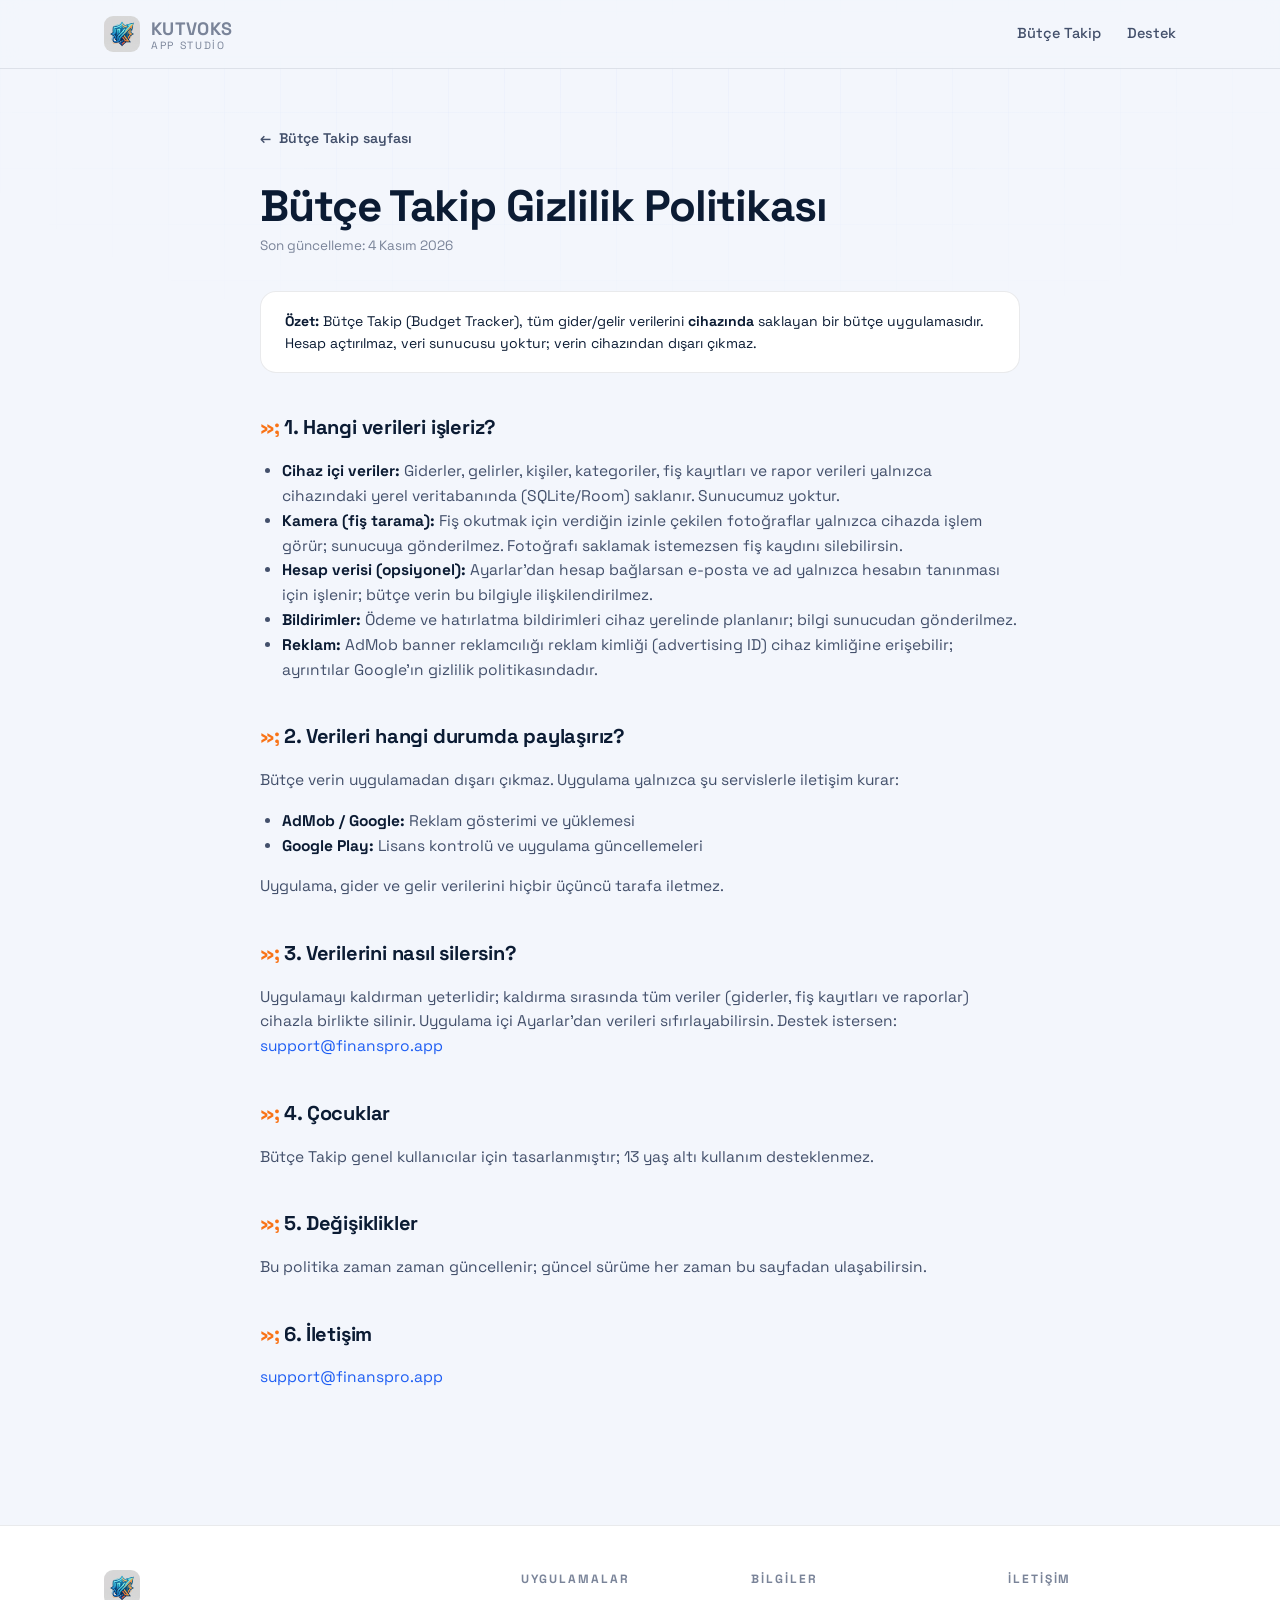
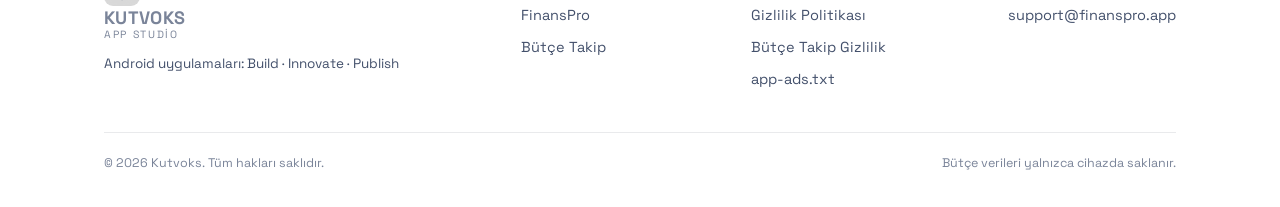
==== butce-gizlilik.html @ 8addbe33 "Kutvoks gelistirici hesabina cevrildi: FinansPro + Butce Takip" ====
<!DOCTYPE html>
<html lang="tr">
<head>
    <meta charset="UTF-8">
    <meta name="viewport" content="width=device-width, initial-scale=1.0">
    <title>Bütçe Takip Gizlilik Politikası | Kutvoks</title>
    <meta name="description" content="Bütçe Takip gizlilik politikası: gider ve gelir verileri cihazda saklanır, sunucu hesabı yoktur, reklam kimliği AdMob tarafından işlenir.">
    <link rel="icon" type="image/png" href="images/kutvoks/kutvoks-icon.png">
    <link rel="stylesheet" href="styles.css">
    <link href="https://fonts.googleapis.com/css2?family=Space+Grotesk:wght@400;500;600;700&display=swap" rel="stylesheet">
</head>
<body>

<header class="site-header">
    <div class="wrap">
        <a class="brand" href="index.html">
            <img src="images/kutvoks/kutvoks-icon.png" alt="Kutvoks logosu">
            <span><b>Kutvoks</b><span>app studio</span></span>
        </a>
        <nav class="nav-links">
            <a href="butce-takip.html">Bütçe Takip</a>
            <a href="mailto:support@finanspro.app">Destek</a>
        </nav>
    </div>
</header>

<main>
    <article class="prose wrap">
        <a class="back-link" href="butce-takip.html">Bütçe Takip sayfası</a>
        <h1>Bütçe Takip Gizlilik Politikası</h1>
        <p class="meta">Son güncelleme: 4 Kasım 2026</p>

        <div class="toc">
            <b>Özet:</b> Bütçe Takip (Budget Tracker), tüm gider/gelir verilerini <strong>cihazında</strong> saklayan bir bütçe uygulamasıdır. Hesap açtırılmaz, veri sunucusu yoktur; verin cihazından dışarı çıkmaz.
        </div>

        <h2>1. Hangi verileri işleriz?</h2>
        <ul>
            <li><strong>Cihaz içi veriler:</strong> Giderler, gelirler, kişiler, kategoriler, fiş kayıtları ve rapor verileri yalnızca cihazındaki yerel veritabanında (SQLite/Room) saklanır. Sunucumuz yoktur.</li>
            <li><strong>Kamera (fiş tarama):</strong> Fiş okutmak için verdiğin izinle çekilen fotoğraflar yalnızca cihazda işlem görür; sunucuya gönderilmez. Fotoğrafı saklamak istemezsen fiş kaydını silebilirsin.</li>
            <li><strong>Hesap verisi (opsiyonel):</strong> Ayarlar'dan hesap bağlarsan e-posta ve ad yalnızca hesabın tanınması için işlenir; bütçe verin bu bilgiyle ilişkilendirilmez.</li>
            <li><strong>Bildirimler:</strong> Ödeme ve hatırlatma bildirimleri cihaz yerelinde planlanır; bilgi sunucudan gönderilmez.</li>
            <li><strong>Reklam:</strong> AdMob banner reklamcılığı reklam kimliği (advertising ID) cihaz kimliğine erişebilir; ayrıntılar Google'ın gizlilik politikasındadır.</li>
        </ul>

        <h2>2. Verileri hangi durumda paylaşırız?</h2>
        <p>Bütçe verin uygulamadan dışarı çıkmaz. Uygulama yalnızca şu servislerle iletişim kurar:</p>
        <ul>
            <li><strong>AdMob / Google:</strong> Reklam gösterimi ve yüklemesi</li>
            <li><strong>Google Play:</strong> Lisans kontrolü ve uygulama güncellemeleri</li>
        </ul>
        <p>Uygulama, gider ve gelir verilerini hiçbir üçüncü tarafa iletmez.</p>

        <h2>3. Verilerini nasıl silersin?</h2>
        <p>Uygulamayı kaldırman yeterlidir; kaldırma sırasında tüm veriler (giderler, fiş kayıtları ve raporlar) cihazla birlikte silinir. Uygulama içi Ayarlar'dan verileri sıfırlayabilirsin. Destek istersen: <a href="mailto:support@finanspro.app">support@finanspro.app</a></p>

        <h2>4. Çocuklar</h2>
        <p>Bütçe Takip genel kullanıcılar için tasarlanmıştır; 13 yaş altı kullanım desteklenmez.</p>

        <h2>5. Değişiklikler</h2>
        <p>Bu politika zaman zaman güncellenir; güncel sürüme her zaman bu sayfadan ulaşabilirsin.</p>

        <h2>6. İletişim</h2>
        <p><a href="mailto:support@finanspro.app">support@finanspro.app</a></p>
    </article>
</main>

<footer class="site-footer">
    <div class="wrap">
        <div class="footer-grid">
            <div class="footer-col footer-brand">
                <a class="brand" href="index.html">
                    <img src="images/kutvoks/kutvoks-icon.png" alt="Kutvoks logosu">
                    <span><b>Kutvoks</b><span>app studio</span></span>
                </a>
                <p>Android uygulamaları: Build · Innovate · Publish</p>
            </div>
            <div class="footer-col">
                <h4>Uygulamalar</h4>
                <a href="https://play.google.com/store/apps/details?id=com.finanspro" target="_blank">FinansPro</a>
                <a href="https://play.google.com/store/apps/details?id=com.butceapp" target="_blank">Bütçe Takip</a>
            </div>
            <div class="footer-col">
                <h4>Bilgiler</h4>
                <a href="gizlilik.html">Gizlilik Politikası</a>
                <a href="butce-gizlilik.html">Bütçe Takip Gizlilik</a>
                <a href="app-ads.txt">app-ads.txt</a>
            </div>
            <div class="footer-col">
                <h4>İletişim</h4>
                <a href="mailto:support@finanspro.app">support@finanspro.app</a>
            </div>
        </div>
        <div class="footer-bottom">
            <span>© 2026 Kutvoks. Tüm hakları saklıdır.</span>
            <span>Bütçe verileri yalnızca cihazda saklanır.</span>
        </div>
    </div>
</footer>

</body>
</html>
---- styles.css ----
/* ============================================================
   KUTVOKS — Developer Account Site
   Brand: deep navy ink / vivid blue primary / single orange pop
   Type: Space Grotesk · Radius family: 16px cards, pill buttons
   ============================================================ */

:root {
  --ink: #0b1b33;
  --ink-soft: #43506b;
  --ink-faint: #7a8499;
  --bg: #f3f6fc;
  --surface: #ffffff;
  --surface-blue: #eef3fd;
  --line: rgba(11, 27, 51, 0.09);
  --blue: #1e5ef3;
  --blue-deep: #0a3d91;
  --blue-ink: #123a8c;
  --orange: #f97316;
  --orange-soft: #fff1e6;
  --green: #10b981;
  --green-soft: #e7f7f0;
  --radius: 16px;
  --radius-sm: 10px;
  --shadow: 0 1px 2px rgba(11, 27, 51, 0.05), 0 10px 30px rgba(11, 27, 51, 0.07);
  --shadow-lift: 0 2px 4px rgba(11, 27, 51, 0.06), 0 18px 44px rgba(11, 27, 51, 0.12);
  --wrap: 1120px;
}

* { box-sizing: border-box; }

html { scroll-behavior: smooth; }

body {
  margin: 0;
  font-family: "Space Grotesk", "Segoe UI", system-ui, -apple-system, sans-serif;
  background: var(--bg);
  color: var(--ink);
  line-height: 1.6;
  -webkit-font-smoothing: antialiased;
  text-rendering: optimizeLegibility;
}

body::before {
  /* faint grid texture, fixed so it never repaints on scroll */
  content: "";
  position: fixed;
  inset: 0;
  pointer-events: none;
  z-index: 0;
  background-image:
    linear-gradient(rgba(30, 94, 243, 0.035) 1px, transparent 1px),
    linear-gradient(90deg, rgba(30, 94, 243, 0.035) 1px, transparent 1px);
  background-size: 56px 56px;
  mask-image: radial-gradient(ellipse 90% 60% at 50% 0%, #000 0%, transparent 70%);
  -webkit-mask-image: radial-gradient(ellipse 90% 60% at 50% 0%, #000 0%, transparent 70%);
}

main, header, footer { position: relative; z-index: 1; }

a { color: var(--blue); text-decoration: none; }
a:hover { text-decoration: underline; text-underline-offset: 3px; }

img { max-width: 100%; display: block; }

.wrap {
  max-width: var(--wrap);
  margin: 0 auto;
  padding: 0 24px;
}

/* ---------- Buttons (pill family) ---------- */
.btn {
  display: inline-flex;
  align-items: center;
  gap: 10px;
  padding: 13px 26px;
  border-radius: 999px;
  font-weight: 600;
  font-size: 15px;
  line-height: 1.2;
  white-space: nowrap;
  transition: transform 0.2s cubic-bezier(0.16, 1, 0.3, 1),
              box-shadow 0.2s cubic-bezier(0.16, 1, 0.3, 1),
              background 0.2s;
  text-decoration: none !important;
}
.btn:active { transform: scale(0.97) translateY(1px); }

.btn-primary {
  background: var(--blue);
  color: #fff;
  box-shadow: 0 8px 20px rgba(30, 94, 243, 0.28);
}
.btn-primary:hover { background: var(--blue-deep); box-shadow: 0 10px 26px rgba(10, 61, 145, 0.32); }

.btn-accent {
  background: var(--orange);
  color: #fff;
  box-shadow: 0 8px 20px rgba(249, 115, 22, 0.26);
}
.btn-accent:hover { background: #ea6a0c; }

.btn-ghost {
  background: var(--surface);
  color: var(--ink);
  border: 1.5px solid var(--line);
}
.btn-ghost:hover { border-color: rgba(11, 27, 51, 0.22); }

.btn-sm { padding: 9px 18px; font-size: 13.5px; }

.btn svg { flex: none; }
.btn-simple { display: inline-flex; align-items: center; gap: 6px; font-weight: 600; font-size: 14px; }
.btn-simple::after { content: "→"; transition: transform 0.2s; }
.btn-simple:hover::after { transform: translateX(3px); }

/* ---------- Header ---------- */
.site-header {
  position: sticky;
  top: 0;
  z-index: 50;
  background: rgba(243, 246, 252, 0.85);
  backdrop-filter: blur(12px);
  -webkit-backdrop-filter: blur(12px);
  border-bottom: 1px solid var(--line);
}
.site-header .wrap {
  display: flex;
  align-items: center;
  justify-content: space-between;
  gap: 16px;
  height: 68px;
}
.brand {
  display: inline-flex;
  align-items: center;
  gap: 11px;
  text-decoration: none !important;
  color: var(--ink);
}
.brand img { width: 36px; height: 36px; border-radius: 9px; }
.brand b { font-size: 18px; letter-spacing: 0.02em; }
.brand span {
  font-size: 10.5px;
  letter-spacing: 0.16em;
  text-transform: uppercase;
  color: var(--ink-faint);
  display: block;
  line-height: 1;
  margin-top: 3px;
}
.nav-links { display: flex; align-items: center; gap: 26px; }
.nav-links a {
  color: var(--ink-soft);
  font-weight: 500;
  font-size: 14.5px;
  text-decoration: none !important;
}
.nav-links a:hover { color: var(--ink); }

/* ---------- Hero ---------- */
.hero { padding: 72px 0 48px; }
.hero-grid {
  display: grid;
  grid-template-columns: 1.05fr 0.95fr;
  gap: 56px;
  align-items: center;
}
.eyebrow {
  display: inline-flex;
  align-items: center;
  gap: 8px;
  font-size: 11.5px;
  font-weight: 600;
  letter-spacing: 0.18em;
  text-transform: uppercase;
  color: var(--blue);
  background: var(--surface-blue);
  border: 1px solid rgba(30, 94, 243, 0.16);
  border-radius: 999px;
  padding: 7px 16px;
  margin: 0 0 22px;
}
.eyebrow .dot {
  width: 7px; height: 7px; border-radius: 50%;
  background: var(--green);
  animation: pulse 2.4s ease-in-out infinite;
}
@keyframes pulse { 0%, 100% { opacity: 1; } 50% { opacity: 0.35; } }

.hero h1 {
  font-size: clamp(40px, 5vw, 62px);
  font-weight: 700;
  line-height: 1.02;
  letter-spacing: -0.03em;
  margin: 0 0 18px;
}
.hero h1 em {
  font-style: normal;
  color: var(--blue);
}
.hero .lead {
  font-size: 17.5px;
  color: var(--ink-soft);
  max-width: 46ch;
  margin: 0 0 30px;
}
.hero-actions { display: flex; flex-wrap: wrap; gap: 14px; }
.hero-en { margin-top: 18px; font-size: 12px; letter-spacing: 0.14em; text-transform: uppercase; color: var(--ink-faint); }
.hero-en b { color: var(--orange); font-weight: 600; }

/* Hero visual — brand tile + featured chips */
.hero-visual { display: grid; gap: 18px; }
.brand-tile {
  border-radius: 22px;
  background: linear-gradient(135deg, #0a3d91 0%, #1e5ef3 58%, #2f86ff 100%);
  padding: 30px;
  display: flex;
  align-items: center;
  gap: 24px;
  box-shadow: var(--shadow-lift);
  position: relative;
  overflow: hidden;
}
.brand-tile::after {
  content: "";
  position: absolute;
  right: -60px; top: -60px;
  width: 220px; height: 220px;
  border-radius: 50%;
  background: radial-gradient(circle, rgba(249, 115, 22, 0.5) 0%, transparent 65%);
}
.brand-tile img {
  width: 108px; height: 108px;
  border-radius: 24px;
  box-shadow: 0 12px 28px rgba(2, 16, 45, 0.4);
  background: #fff;
  animation: floaty 5s ease-in-out infinite;
}
@keyframes floaty { 0%, 100% { transform: translateY(0); } 50% { transform: translateY(-8px); } }
.brand-tile p {
  color: #dbe6ff;
  font-size: 14.5px;
  margin: 0;
  max-width: 24ch;
  position: relative;
}
.brand-tile strong { color: #fff; display: block; font-size: 17px; margin-bottom: 4px; }

.chip {
  display: flex;
  align-items: center;
  gap: 14px;
  background: var(--surface);
  border: 1px solid var(--line);
  border-radius: var(--radius);
  padding: 14px 18px;
  text-decoration: none !important;
  color: var(--ink);
  box-shadow: var(--shadow);
  transition: transform 0.25s cubic-bezier(0.16, 1, 0.3, 1), box-shadow 0.25s;
}
.chip:hover { transform: translateY(-3px); box-shadow: var(--shadow-lift); }
.chip img { width: 42px; height: 42px; border-radius: 10px; background: var(--surface-blue); }
.chip .chip-name { font-weight: 600; font-size: 15px; }
.chip .chip-tag { font-size: 12.5px; color: var(--ink-faint); line-height: 1.35; }
.chip .go { margin-left: auto; color: var(--blue); font-weight: 700; }

/* ---------- Banner section ---------- */
.banner-section { padding: 26px 0 10px; }
.banner-frame {
  border-radius: 22px;
  overflow: hidden;
  border: 1px solid var(--line);
  box-shadow: var(--shadow);
  background: var(--surface);
}
.banner-frame img { width: 100%; height: auto; }
.banner-caption {
  display: flex;
  justify-content: space-between;
  gap: 12px;
  padding: 14px 6px 0;
  font-size: 12.5px;
  color: var(--ink-faint);
}
.banner-caption b { color: var(--ink); }

/* ---------- Section basics ---------- */
.section { padding: 64px 0; }
.section-head { max-width: 62ch; margin-bottom: 44px; }
.section-head h2 {
  font-size: clamp(30px, 4vw, 42px);
  letter-spacing: -0.02em;
  line-height: 1.1;
  margin: 0 0 12px;
}
.section-head p { color: var(--ink-soft); margin: 0; font-size: 16px; }
.section-head .kick { color: var(--orange); font-weight: 600; font-size: 13px; letter-spacing: 0.16em; text-transform: uppercase; display: block; margin-bottom: 10px; }

/* ---------- App cards ---------- */
.apps-grid { display: grid; grid-template-columns: 1fr 1fr; gap: 26px; }
.app-card {
  background: var(--surface);
  border: 1px solid var(--line);
  border-radius: 22px;
  padding: 30px;
  display: flex;
  flex-direction: column;
  gap: 20px;
  box-shadow: var(--shadow);
  transition: transform 0.25s cubic-bezier(0.16, 1, 0.3, 1), box-shadow 0.25s;
}
.app-card:hover { transform: translateY(-4px); box-shadow: var(--shadow-lift); }
.app-head { display: flex; align-items: center; gap: 18px; }
.app-head img { width: 76px; height: 76px; border-radius: 18px; background: var(--surface-blue); box-shadow: 0 6px 16px rgba(11, 27, 51, 0.12); }
.app-head .name { font-size: 22px; font-weight: 700; letter-spacing: -0.01em; margin: 0; }
.app-head .tagline { color: var(--ink-soft); font-size: 14px; margin: 2px 0 0; }
.app-desc { color: var(--ink-soft); font-size: 15px; margin: 0; }
.app-features { list-style: none; margin: 0; padding: 0; display: grid; gap: 9px; }
.app-features li { display: flex; gap: 10px; font-size: 14.5px; color: var(--ink-soft); align-items: baseline; }
.app-features li::before { content: "▪"; color: var(--blue); font-size: 11px; flex: none; }
.mail-app-card li::before { content: "▪"; color: var(--orange); }
.app-actions { margin-top: auto; display: flex; flex-wrap: wrap; gap: 12px; align-items: center; }
.app-note { font-size: 12px; color: var(--ink-faint); margin-top: 10px; }
.live-dot { display: inline-flex; align-items: center; gap: 7px; font-size: 12px; font-weight: 600; color: #059669; background: var(--green-soft); border-radius: 999px; padding: 5px 12px; }
.live-dot::before { content: ""; width: 7px; height: 7px; border-radius: 50%; background: var(--green); }

/* ---------- About rows ---------- */
.value-rows { border-top: 1px solid var(--line); }
.value-row {
  display: grid;
  grid-template-columns: 52px 260px 1fr;
  gap: 24px;
  align-items: baseline;
  padding: 26px 0;
  border-bottom: 1px solid var(--line);
}
.value-row .num { font-family: "Space Grotesk", monospace; font-weight: 700; color: var(--orange); font-size: 15px; }
.value-row h3 { margin: 0; font-size: 19px; letter-spacing: -0.01em; }
.value-row p { margin: 0; color: var(--ink-soft); font-size: 15px; }

/* ---------- Subapp page: app hero ---------- */
.app-hero { padding: 60px 0 10px; }
.app-hero-grid { display: grid; grid-template-columns: auto 1fr auto; gap: 28px; align-items: center; }
.app-hero-grid img { width: 110px; height: 110px; border-radius: 26px; box-shadow: var(--shadow-lift); background: var(--surface-blue); }
.app-hero h1 { font-size: clamp(34px, 4.6vw, 52px); letter-spacing: -0.025em; margin: 0 0 6px; }
.app-hero .tagline { color: var(--ink-soft); font-size: 17px; margin: 0 0 16px; max-width: 52ch; }
.app-meta { display: flex; flex-wrap: wrap; gap: 10px; margin-top: 14px; }
.meta-pill {
  font-size: 12.5px;
  color: var(--ink-soft);
  background: var(--surface);
  border: 1px solid var(--line);
  border-radius: 999px;
  padding: 6px 14px;
}
.meta-pill b { color: var(--ink); font-weight: 600; }

.back-link {
  display: inline-flex;
  align-items: center;
  gap: 8px;
  font-size: 14px;
  font-weight: 600;
  color: var(--ink-soft);
  text-decoration: none !important;
  margin-bottom: 34px;
}
.back-link:hover { color: var(--blue); }
.back-link::before { content: "←"; }

/* ---------- Feature blocks (bento-ish) ---------- */
.feature-grid { display: grid; grid-template-columns: 1fr 1fr; gap: 22px; }
.feature-block {
  background: var(--surface);
  border: 1px solid var(--line);
  border-radius: var(--radius);
  padding: 26px;
  box-shadow: var(--shadow);
}
.feature-block.tint-orange { background: linear-gradient(160deg, #fff 62%, var(--orange-soft)); }
.feature-block.tint-green { background: linear-gradient(160deg, #fff 62%, var(--green-soft)); }
.feature-block.tint-blue { background: linear-gradient(160deg, #fff 62%, var(--surface-blue)); }
.feature-block h3 { margin: 0 0 8px; font-size: 18px; letter-spacing: -0.01em; }
.feature-block p { margin: 0; color: var(--ink-soft); font-size: 14.5px; }
.feature-block .flabel { font-size: 11px; font-weight: 700; letter-spacing: 0.16em; text-transform: uppercase; color: var(--blue); display: block; margin-bottom: 12px; }
.tint-orange .flabel { color: var(--orange); }
.tint-green .flabel { color: #059669; }
.feature-block ul { list-style: none; margin: 10px 0 0; padding: 0; display: grid; gap: 8px; }
.feature-block ul li { display: flex; gap: 9px; font-size: 14px; color: var(--ink-soft); }
.feature-block ul li::before { content: "✓"; color: var(--green); font-weight: 700; flex: none; }

/* ---------- Data-safety callout ---------- */
.safety { padding: 10px 0 64px; }
.safety-box {
  display: grid;
  grid-template-columns: auto 1fr auto;
  gap: 26px;
  align-items: center;
  background: var(--ink);
  color: #e8eefc;
  border-radius: 22px;
  padding: 32px 36px;
}
.safety-box .lock {
  width: 60px; height: 60px;
  border-radius: 16px;
  background: rgba(255, 255, 255, 0.08);
  display: grid;
  place-items: center;
  font-size: 24px;
}
.safety-box h3 { margin: 0 0 6px; font-size: 20px; color: #fff; }
.safety-box p { margin: 0; font-size: 14.5px; color: #b7c4e0; max-width: 68ch; }
.safety-box p a { color: #8db4ff; }

/* ---------- Ad / transparency strip ---------- */
.ad-note { padding: 0 0 64px; }
.ad-note .strip {
  border: 1px dashed rgba(11, 27, 51, 0.2);
  border-radius: var(--radius);
  background: var(--surface);
  padding: 18px 24px;
  font-size: 13.5px;
  color: var(--ink-soft);
}
.ad-note a { font-weight: 600; }

/* ---------- Privacy / prose pages ---------- */
.prose { max-width: 760px; margin: 0 auto; padding: 56px 0 80px; }
.prose .meta { color: var(--ink-faint); font-size: 13.5px; margin: -6px 0 34px; }
.prose h1 { font-size: clamp(30px, 4.4vw, 44px); letter-spacing: -0.025em; line-height: 1.08; margin: 0 0 10px; }
.prose h2 { font-size: 20px; margin: 38px 0 10px; letter-spacing: -0.01em; }
.prose h2::before { content: "»; "; color: var(--orange); }
.prose p, .prose li { font-size: 15.5px; color: var(--ink-soft); }
.prose strong { color: var(--ink); }
.prose ul { padding-left: 22px; }
.prose .toc { background: var(--surface); border: 1px solid var(--line); border-radius: var(--radius); padding: 18px 24px; font-size: 14px; margin-bottom: 30px; }

/* ---------- Footer ---------- */
.site-footer {
  border-top: 1px solid var(--line);
  background: var(--surface);
  padding: 44px 0 34px;
  margin-top: 40px;
}
.footer-grid { display: flex; justify-content: space-between; gap: 32px; flex-wrap: wrap; }
.footer-col h4 { font-size: 12px; letter-spacing: 0.16em; text-transform: uppercase; color: var(--ink-faint); margin: 0 0 14px; }
.footer-col a { display: block; color: var(--ink-soft); font-size: 14.5px; margin-bottom: 9px; text-decoration: none !important; }
.footer-col a:hover { color: var(--blue); }
.footer-brand { max-width: 30ch; }
.footer-brand .brand { margin-bottom: 12px; }
.footer-brand p { font-size: 13.5px; color: var(--ink-soft); margin: 0; }
.footer-bottom {
  border-top: 1px solid var(--line);
  margin-top: 32px;
  padding-top: 20px;
  display: flex;
  justify-content: space-between;
  gap: 12px;
  flex-wrap: wrap;
  font-size: 12.5px;
  color: var(--ink-faint);
}

/* ---------- Responsive ---------- */
@media (max-width: 900px) {
  .hero { padding-top: 44px; }
  .hero-grid { grid-template-columns: 1fr; gap: 40px; }
  .apps-grid, .feature-grid { grid-template-columns: 1fr; }
  .app-hero-grid { grid-template-columns: auto 1fr; }
  .app-hero-grid .app-hero-actions { grid-column: 1 / -1; }
  .value-row { grid-template-columns: 40px 1fr; }
  .value-row p { grid-column: 2; }
  .safety-box { grid-template-columns: 1fr; }
}

@media (max-width: 560px) {
  .wrap { padding: 0 18px; }
  .nav-links { display: none; }
  .brand-tile { flex-direction: column; text-align: center; padding: 26px 20px; }
  .brand-tile p { max-width: 100%; }
  .hero-actions .btn { width: 100%; justify-content: center; }
  .app-card, .feature-block { padding: 22px; }
  .banner-caption { flex-direction: column; gap: 4px; }
  .value-row { grid-template-columns: 1fr; gap: 6px; }
  .value-row p { grid-column: 1; }
  .app-hero-grid { grid-template-columns: 1fr; }
}

/* ---------- Reduced motion ---------- */
@media (prefers-reduced-motion: reduce) {
  html { scroll-behavior: auto; }
  *, *::before, *::after { animation-duration: 0.01ms !important; animation-iteration-count: 1 !important; transition-duration: 0.15s !important; }
}
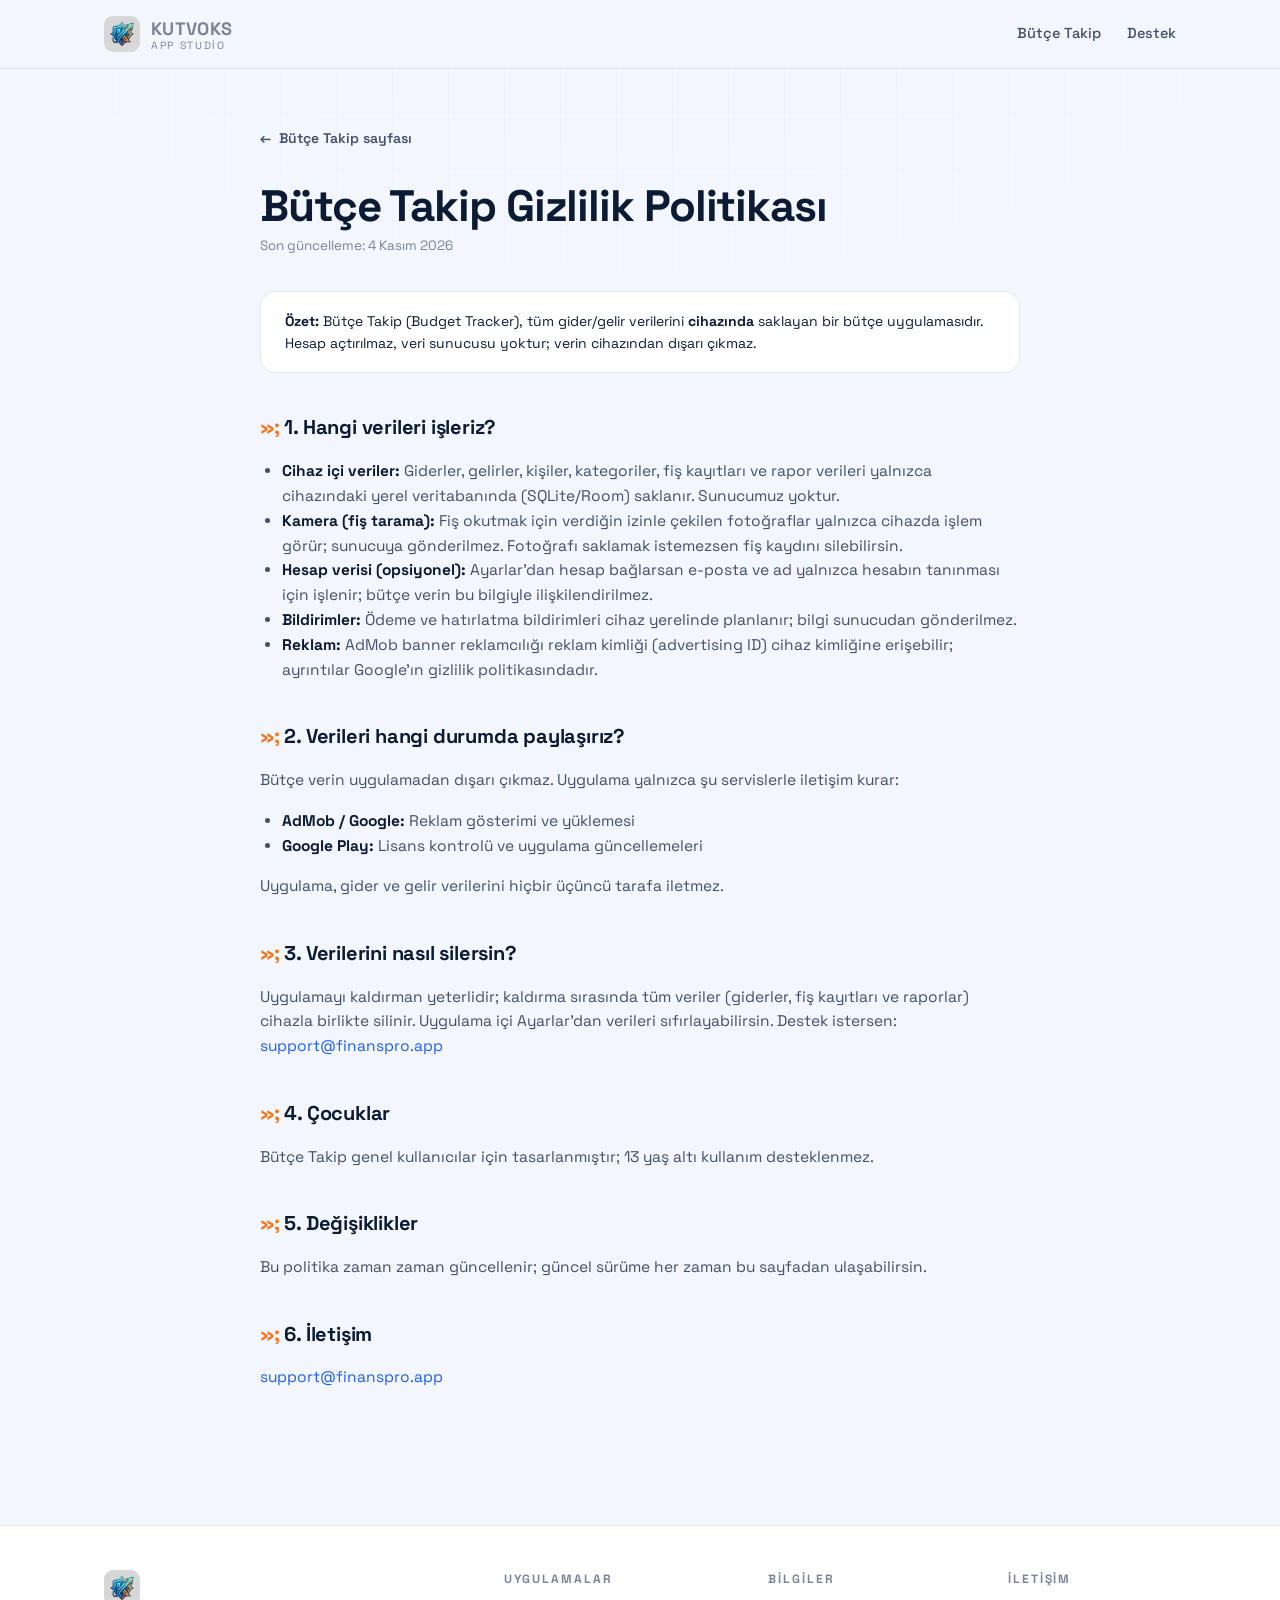
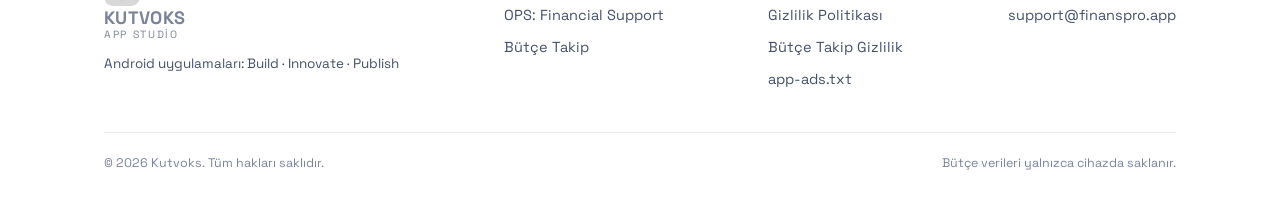
==== commit 1dc38154: "FinansPro yerine OPS: Financial Support; gercek uygulama ikonu; encoding temizligi" ====
--- a/butce-gizlilik.html
+++ b/butce-gizlilik.html
@@ -1,4 +1,4 @@
-<!DOCTYPE html>
+﻿<!DOCTYPE html>
 <html lang="tr">
 <head>
     <meta charset="UTF-8">
@@ -77,7 +77,7 @@
             </div>
             <div class="footer-col">
                 <h4>Uygulamalar</h4>
-                <a href="https://play.google.com/store/apps/details?id=com.finanspro" target="_blank">FinansPro</a>
+                <a href="https://play.google.com/store/apps/details?id=com.finanspro" target="_blank">OPS: Financial Support</a>
                 <a href="https://play.google.com/store/apps/details?id=com.butceapp" target="_blank">Bütçe Takip</a>
             </div>
             <div class="footer-col">
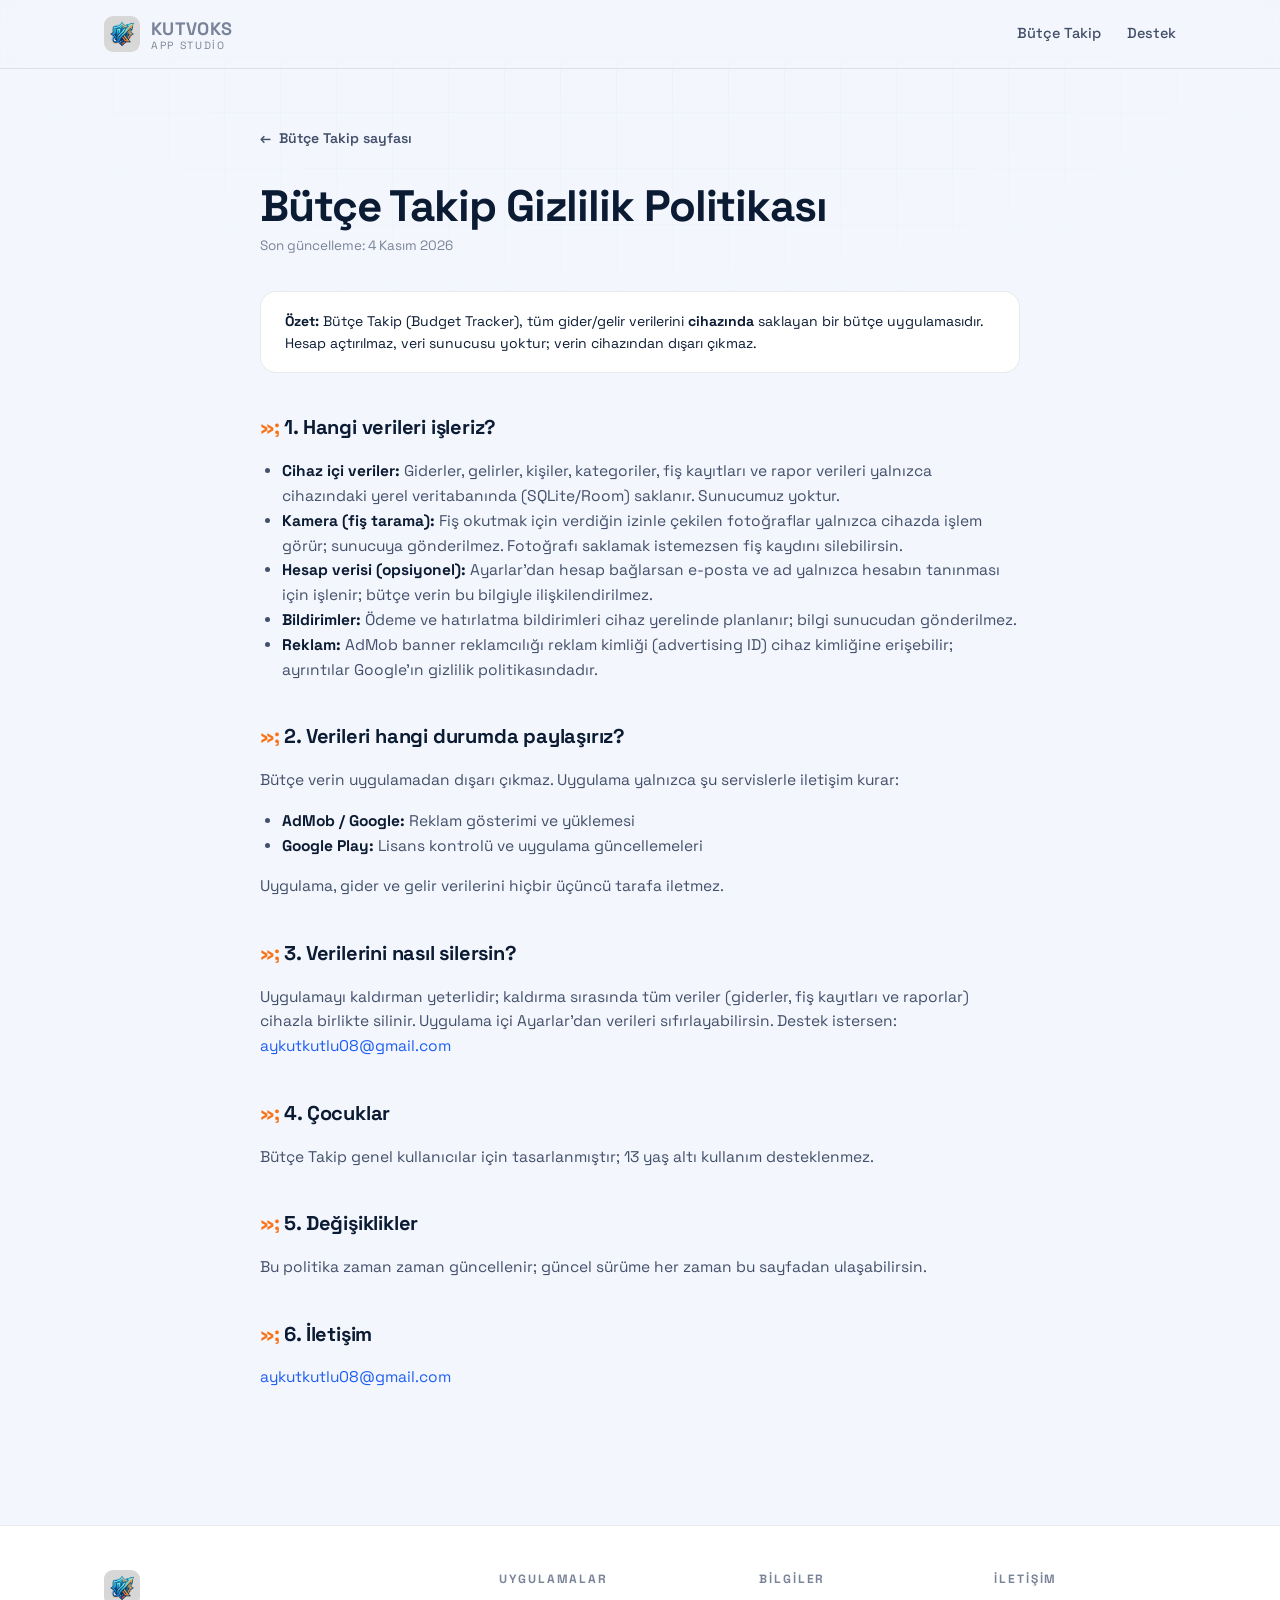
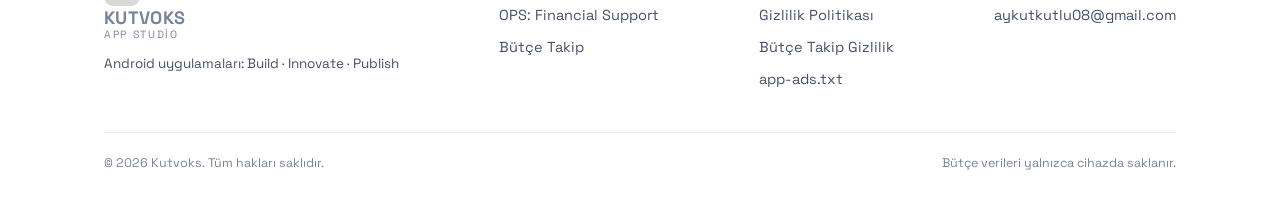
==== commit 9e2598c4: "great update will be continue" ====
--- a/butce-gizlilik.html
+++ b/butce-gizlilik.html
@@ -19,7 +19,7 @@
         </a>
         <nav class="nav-links">
             <a href="butce-takip.html">Bütçe Takip</a>
-            <a href="mailto:support@finanspro.app">Destek</a>
+            <a href="mailto:aykutkutlu08@gmail.com">Destek</a>
         </nav>
     </div>
 </header>
@@ -52,7 +52,7 @@
         <p>Uygulama, gider ve gelir verilerini hiçbir üçüncü tarafa iletmez.</p>
 
         <h2>3. Verilerini nasıl silersin?</h2>
-        <p>Uygulamayı kaldırman yeterlidir; kaldırma sırasında tüm veriler (giderler, fiş kayıtları ve raporlar) cihazla birlikte silinir. Uygulama içi Ayarlar'dan verileri sıfırlayabilirsin. Destek istersen: <a href="mailto:support@finanspro.app">support@finanspro.app</a></p>
+        <p>Uygulamayı kaldırman yeterlidir; kaldırma sırasında tüm veriler (giderler, fiş kayıtları ve raporlar) cihazla birlikte silinir. Uygulama içi Ayarlar'dan verileri sıfırlayabilirsin. Destek istersen: <a href="mailto:aykutkutlu08@gmail.com">aykutkutlu08@gmail.com</a></p>
 
         <h2>4. Çocuklar</h2>
         <p>Bütçe Takip genel kullanıcılar için tasarlanmıştır; 13 yaş altı kullanım desteklenmez.</p>
@@ -61,7 +61,7 @@
         <p>Bu politika zaman zaman güncellenir; güncel sürüme her zaman bu sayfadan ulaşabilirsin.</p>
 
         <h2>6. İletişim</h2>
-        <p><a href="mailto:support@finanspro.app">support@finanspro.app</a></p>
+        <p><a href="mailto:aykutkutlu08@gmail.com">aykutkutlu08@gmail.com</a></p>
     </article>
 </main>
 
@@ -88,7 +88,7 @@
             </div>
             <div class="footer-col">
                 <h4>İletişim</h4>
-                <a href="mailto:support@finanspro.app">support@finanspro.app</a>
+                <a href="mailto:aykutkutlu08@gmail.com">aykutkutlu08@gmail.com</a>
             </div>
         </div>
         <div class="footer-bottom">
--- a/styles.css
+++ b/styles.css
@@ -493,4 +493,532 @@
 @media (prefers-reduced-motion: reduce) {
   html { scroll-behavior: auto; }
   *, *::before, *::after { animation-duration: 0.01ms !important; animation-iteration-count: 1 !important; transition-duration: 0.15s !important; }
-}
+  .demo-reel figure { animation: none; opacity: 1; }
+  .demo-reel figure:nth-child(n+2) { opacity: 0; }
+  .phone { animation: none; }
+}
+
+/* ============================================================
+   EXPERIENCE LAYER — scroll progress · lang toggle · reveal
+   ============================================================ */
+
+/* ---------- Scroll progress bar ---------- */
+.scroll-progress {
+  position: fixed;
+  top: 0; left: 0; right: 0;
+  height: 3px;
+  z-index: 100;
+  pointer-events: none;
+}
+.scroll-progress span {
+  display: block;
+  height: 100%;
+  width: 0;
+  background: linear-gradient(90deg, var(--blue) 0%, #2f86ff 70%, var(--orange) 100%);
+  border-radius: 0 999px 999px 0;
+  transition: width 0.08s linear;
+}
+
+/* ---------- Header: language toggle + elevation on scroll ---------- */
+.lang-toggle {
+  display: inline-flex;
+  align-items: center;
+  gap: 2px;
+  background: var(--surface);
+  border: 1.5px solid var(--line);
+  border-radius: 999px;
+  padding: 3px;
+  flex: none;
+}
+.lang-opt {
+  appearance: none;
+  border: 0;
+  background: transparent;
+  font: 600 12px/1 "Space Grotesk", sans-serif;
+  letter-spacing: 0.08em;
+  color: var(--ink-faint);
+  padding: 7px 12px;
+  border-radius: 999px;
+  cursor: pointer;
+  transition: color 0.2s, background 0.2s, transform 0.2s;
+}
+.lang-opt:hover { color: var(--ink); }
+.lang-opt:active { transform: scale(0.94); }
+.lang-opt.active {
+  background: var(--blue);
+  color: #fff;
+  box-shadow: 0 4px 12px rgba(30, 94, 243, 0.3);
+}
+.lang-opt:focus-visible {
+  outline: 2px solid var(--blue);
+  outline-offset: 2px;
+}
+.lang-sep {
+  width: 1px;
+  height: 14px;
+  background: var(--line);
+  margin: 0 5px;
+}
+.site-header.scrolled {
+  background: rgba(243, 246, 252, 0.94);
+  box-shadow: 0 1px 0 rgba(11, 27, 51, 0.04), 0 12px 32px rgba(11, 27, 51, 0.08);
+}
+
+/* ---------- Reveal on scroll ---------- */
+[data-reveal] {
+  opacity: 0;
+  transform: translateY(26px);
+  transition: opacity 0.7s cubic-bezier(0.16, 1, 0.3, 1),
+              transform 0.7s cubic-bezier(0.16, 1, 0.3, 1);
+  transition-delay: var(--rd, 0ms);
+  will-change: opacity, transform;
+}
+[data-reveal].in {
+  opacity: 1;
+  transform: none;
+}
+
+/* ---------- Marquee strip ---------- */
+.marquee {
+  overflow: hidden;
+  border-top: 1px solid var(--line);
+  border-bottom: 1px solid var(--line);
+  padding: 16px 0;
+  margin-top: 26px;
+  background: var(--surface);
+  user-select: none;
+}
+.marquee-track {
+  display: flex;
+  align-items: center;
+  gap: 44px;
+  width: max-content;
+  animation: marquee-x 30s linear infinite;
+}
+.marquee-track span {
+  font-size: 13px;
+  font-weight: 600;
+  letter-spacing: 0.3em;
+  text-transform: uppercase;
+  color: var(--ink-faint);
+  white-space: nowrap;
+}
+.marquee-track i {
+  width: 6px; height: 6px;
+  border-radius: 50%;
+  background: var(--orange);
+  flex: none;
+}
+.marquee:hover .marquee-track { animation-play-state: paused; }
+@keyframes marquee-x {
+  from { transform: translateX(0); }
+  to { transform: translateX(-50%); }
+}
+
+/* ---------- Contact CTA box ---------- */
+.contact-section { padding-bottom: 24px; }
+.contact-box {
+  display: flex;
+  align-items: center;
+  gap: 28px;
+  background: linear-gradient(135deg, #0a3d91 0%, #1e5ef3 62%, #2f86ff 100%);
+  border-radius: 24px;
+  padding: 38px 42px;
+  box-shadow: var(--shadow-lift);
+  position: relative;
+  overflow: hidden;
+}
+.contact-box::after {
+  content: "";
+  position: absolute;
+  right: -70px; bottom: -90px;
+  width: 260px; height: 260px;
+  border-radius: 50%;
+  background: radial-gradient(circle, rgba(249, 115, 22, 0.45) 0%, transparent 65%);
+  pointer-events: none;
+}
+.contact-icon {
+  width: 62px; height: 62px;
+  flex: none;
+  border-radius: 18px;
+  background: rgba(255, 255, 255, 0.12);
+  display: grid;
+  place-items: center;
+  font-size: 24px;
+  color: #fff;
+}
+.contact-box div:not(.contact-icon) {
+  display: flex;
+  flex-direction: column;
+  gap: 4px;
+  min-width: 0;
+}
+.contact-box h3 {
+  margin: 0;
+  color: #fff;
+  font-size: 22px;
+  letter-spacing: -0.01em;
+}
+.contact-box p {
+  margin: 0;
+  color: #c7d6f8;
+  font-size: 14.5px;
+  max-width: 48ch;
+}
+.contact-box .btn {
+  margin-left: auto;
+  background: #fff;
+  color: var(--blue-deep);
+  box-shadow: 0 10px 26px rgba(2, 16, 45, 0.28);
+  position: relative;
+  z-index: 1;
+  font-size: 14px;
+}
+.contact-box .btn:hover { background: #eef3fd; }
+
+/* ---------- Responsive additions ---------- */
+@media (max-width: 900px) {
+  .contact-box { flex-direction: column; align-items: flex-start; padding: 32px 28px; }
+  .contact-box .btn { margin-left: 0; }
+}
+@media (max-width: 560px) {
+  .marquee-track { gap: 32px; animation-duration: 24s; }
+  .contact-box h3 { font-size: 19px; }
+  .contact-box .btn { width: 100%; justify-content: center; word-break: break-all; }
+  .contact-icon { display: none; }
+  .app-card .shot, .app-card .shot-mood { width: calc(100% + 44px); margin: -22px -22px 0; }
+}
+
+/* ============================================================
+   APP PAGES — phone frame · video slot · demo reel · tabs · FAQ
+   ============================================================ */
+
+/* anchor offset under sticky header + subnav */
+section[id] { scroll-margin-top: 130px; }
+
+/* ---------- Sticky tab subnav ---------- */
+.subnav {
+  position: sticky;
+  top: 67px;
+  z-index: 40;
+  background: rgba(243, 246, 252, 0.92);
+  backdrop-filter: blur(12px);
+  -webkit-backdrop-filter: blur(12px);
+  border-bottom: 1px solid var(--line);
+}
+.subnav .wrap { display: flex; gap: 10px; height: 54px; align-items: center; overflow-x: auto; scrollbar-width: none; }
+.subnav .wrap::-webkit-scrollbar { display: none; }
+.subnav a {
+  flex: none;
+  font-size: 13.5px;
+  font-weight: 600;
+  color: var(--ink-soft);
+  padding: 8px 16px;
+  border-radius: 999px;
+  border: 1.5px solid transparent;
+  text-decoration: none !important;
+  transition: color .2s, background .2s, border-color .2s;
+}
+.subnav a:hover { color: var(--ink); }
+.subnav a.active {
+  color: var(--blue-deep);
+  background: var(--surface);
+  border-color: var(--line);
+  box-shadow: 0 4px 14px rgba(11, 27, 51, 0.08);
+}
+@media (max-width: 560px) { .subnav { top: 60px; } }
+
+/* ---------- Split hero (text + phone) ---------- */
+.appsplit {
+  display: grid;
+  grid-template-columns: 1.1fr 0.9fr;
+  gap: 48px;
+  align-items: center;
+  padding: 26px 0 10px;
+}
+.appsplit .app-hero-grid { display: block; padding-top: 26px; }
+.appsplit .app-hero-grid .back-link { margin-bottom: 18px; }
+.appsplit h1 { font-size: clamp(34px, 4.6vw, 52px); letter-spacing: -0.025em; margin: 0 0 10px; }
+.appsplit .tagline { color: var(--ink-soft); font-size: 17px; margin: 0 0 18px; max-width: 52ch; }
+.appsplit .app-meta { margin-bottom: 22px; }
+.appsplit .app-hero-actions { display: flex; flex-wrap: wrap; gap: 12px; }
+
+/* ---------- Phone frame ---------- */
+.phone-stage { display: grid; place-items: center; position: relative; }
+.phone {
+  width: min(300px, 74vw);
+  aspect-ratio: 9 / 19;
+  border-radius: 42px;
+  background: #0c1220;
+  border: 1px solid rgba(11, 27, 51, 0.14);
+  box-shadow: 0 30px 80px rgba(11, 27, 51, 0.22), inset 0 0 0 2px rgba(255,255,255,0.04);
+  padding: 9px;
+  position: relative;
+  animation: floaty 7s ease-in-out infinite;
+}
+.phone::after { /* side button hint */
+  content: "";
+  position: absolute;
+  right: -2px; top: 26%;
+  width: 2.5px; height: 52px;
+  border-radius: 2px;
+  background: rgba(11, 27, 51, 0.25);
+}
+.screen {
+  border-radius: 34px;
+  overflow: hidden;
+  background: #09090B;
+  position: relative;
+  height: 100%;
+}
+.screen > img, .screen .demo-reel { width: 100%; height: 100%; }
+
+/* ---------- Demo reel (auto-playing screen crossfade) ---------- */
+.demo-reel { position: relative; overflow: hidden; }
+.demo-reel figure {
+  position: absolute; inset: 0;
+  margin: 0;
+  opacity: 0;
+  animation: reel 14s ease-in-out infinite;
+}
+.demo-reel figure:nth-child(2) { animation-delay: 7s; }
+.demo-reel img {
+  position: absolute; inset: 0;
+  width: 100%; height: 100%;
+  object-fit: cover; object-position: top;
+  transform: scale(1);
+}
+.demo-reel figcaption {
+  position: absolute;
+  left: 50%; bottom: 14px;
+  transform: translateX(-50%);
+  white-space: nowrap;
+  font-size: 12px;
+  font-weight: 600;
+  color: #fff;
+  background: rgba(2, 16, 45, 0.72);
+  backdrop-filter: blur(6px);
+  border: 1px solid rgba(255,255,255,0.14);
+  padding: 7px 14px;
+  border-radius: 999px;
+}
+@keyframes reel {
+  0%   { opacity: 0; transform: scale(1); }
+  5%   { opacity: 1; transform: scale(1); }
+  44%  { opacity: 1; transform: scale(1.045); }
+  52%  { opacity: 0; transform: scale(1.045); }
+  100% { opacity: 0; transform: scale(1); }
+}
+
+/* ---------- Video slot ---------- */
+.vslot {
+  position: relative;
+  border-radius: 26px;
+  overflow: hidden;
+  background: linear-gradient(135deg, #0b1b33 0%, #123a8c 74%);
+  box-shadow: var(--shadow-lift);
+  aspect-ratio: 16 / 9;
+  isolation: isolate;
+}
+.vslot .demo-reel { position: absolute; inset: 0; }
+.vslot .demo-reel img { object-fit: cover; }
+.vslot .vbadge {
+  position: absolute;
+  top: 16px; right: 16px;
+  z-index: 2;
+  font-size: 12px;
+  font-weight: 600;
+  color: #dbe6ff;
+  background: rgba(2, 16, 45, 0.6);
+  border: 1px solid rgba(255,255,255,0.16);
+  border-radius: 999px;
+  padding: 6px 14px;
+  backdrop-filter: blur(6px);
+  pointer-events: none;
+}
+.vslot video { position: absolute; inset: 0; width: 100%; height: 100%; object-fit: cover; opacity: 0; transition: opacity .5s; }
+.vslot.has-video video { opacity: 1; }
+.vslot.playnow .reel-dim { opacity: 0; }
+.reel-dim {
+  position: absolute; inset: 0;
+  background: rgba(2, 16, 45, 0.28);
+  display: grid;
+  place-items: center;
+  transition: opacity .4s;
+}
+.reel-dim .playbtn {
+  width: 76px; height: 76px;
+  border-radius: 50%;
+  display: grid; place-items: center;
+  color: #fff;
+  background: rgba(255, 255, 255, 0.14);
+  border: 1px solid rgba(255,255,255,0.35);
+  backdrop-filter: blur(4px);
+  font-size: 26px;
+  transition: transform 0.25s cubic-bezier(0.16, 1, 0.3, 1), background 0.25s;
+}
+.reel-dim:hover .playbtn { transform: scale(1.08); background: rgba(255,255,255,0.22); }
+.reel-dim .playbtn::before {
+  content: "";
+  position: absolute;
+  width: 76px; height: 76px;
+  border-radius: 50%;
+  border: 1.5px solid rgba(255,255,255,0.35);
+  animation: ripple 2.6s ease-out infinite;
+}
+@keyframes ripple {
+  0% { transform: scale(1); opacity: 0.9; }
+  100% { transform: scale(1.7); opacity: 0; }
+}
+.vslot.muted-note {
+  position: absolute;
+  left: 16px; bottom: 14px;
+  font-size: 12px;
+  font-weight: 600;
+  color: rgba(255,255,255,0.85);
+  background: rgba(2, 16, 45, 0.6);
+  border-radius: 999px;
+  padding: 6px 12px;
+  z-index: 2;
+  pointer-events: none;
+}
+
+/* ---------- Stat band ---------- */
+.stat-band {
+  display: grid;
+  grid-template-columns: repeat(auto-fit, minmax(160px, 1fr));
+  gap: 16px;
+}
+.stat {
+  background: var(--surface);
+  border: 1px solid var(--line);
+  border-radius: var(--radius);
+  padding: 22px 24px;
+  box-shadow: var(--shadow);
+}
+.stat b {
+  display: block;
+  font-size: clamp(26px, 3vw, 34px);
+  letter-spacing: -0.02em;
+  color: var(--blue);
+  line-height: 1.05;
+}
+.stat.accent b { color: var(--orange); }
+.stat span { display: block; margin-top: 6px; font-size: 13.5px; color: var(--ink-soft); }
+
+/* ---------- Mood tiles (OPS mascot) ---------- */
+.moods {
+  display: grid;
+  grid-template-columns: repeat(auto-fill, minmax(160px, 1fr));
+  gap: 16px;
+}
+.mood-tile {
+  background: linear-gradient(180deg, #0c1220 0%, #122238 100%);
+  border-radius: 18px;
+  padding: 20px 14px 16px;
+  text-align: center;
+  transition: transform 0.25s cubic-bezier(0.16, 1, 0.3, 1), box-shadow 0.25s;
+}
+.mood-tile:hover { transform: translateY(-4px); box-shadow: 0 16px 36px rgba(2, 16, 45, 0.3); }
+.mood-tile img { width: 92px; height: 92px; margin: 0 auto; object-fit: contain; animation: floaty 5s ease-in-out infinite; }
+.mood-tile:nth-child(2n) img { animation-delay: 0.7s; }
+.mood-tile:nth-child(3n) img { animation-delay: 1.4s; }
+.mood-tile b { display: block; margin-top: 10px; color: #fff; font-size: 14px; }
+.mood-tile span { display: block; margin-top: 3px; color: #8fa3c8; font-size: 12px; }
+
+/* ---------- Screens gallery (Bütçe) ---------- */
+.shots {
+  display: grid;
+  grid-template-columns: repeat(auto-fit, minmax(230px, 1fr));
+  gap: 22px;
+  justify-content: center;
+}
+.shot-card {
+  background: var(--surface);
+  border: 1px solid var(--line);
+  border-radius: 22px;
+  padding: 16px;
+  box-shadow: var(--shadow);
+  text-align: center;
+  transition: transform 0.25s cubic-bezier(0.16, 1, 0.3, 1), box-shadow 0.25s;
+}
+.shot-card:hover { transform: translateY(-4px); box-shadow: var(--shadow-lift); }
+.shot-card img {
+  width: 100%;
+  max-width: 250px;
+  aspect-ratio: 9 / 18;
+  object-fit: cover;
+  object-position: top;
+  border-radius: 16px;
+  margin: 0 auto 12px;
+  box-shadow: 0 10px 26px rgba(11, 27, 51, 0.16);
+  background: #0c1220;
+}
+.shot-card b { display: block; font-size: 15px; }
+.shot-card span { display: block; margin-top: 3px; font-size: 13px; color: var(--ink-soft); }
+
+/* ---------- FAQ accordion ---------- */
+.faq { display: grid; gap: 12px; max-width: 760px; }
+.faq details {
+  background: var(--surface);
+  border: 1px solid var(--line);
+  border-radius: var(--radius);
+  padding: 0;
+  box-shadow: var(--shadow);
+  overflow: hidden;
+}
+.faq summary {
+  cursor: pointer;
+  list-style: none;
+  padding: 18px 22px;
+  font-weight: 600;
+  font-size: 15.5px;
+  display: flex;
+  align-items: center;
+  gap: 12px;
+}
+.faq summary::-webkit-details-marker { display: none; }
+.faq summary::before {
+  content: "+";
+  flex: none;
+  width: 26px; height: 26px;
+  border-radius: 50%;
+  background: var(--surface-blue);
+  color: var(--blue);
+  display: grid;
+  place-items: center;
+  font-weight: 700;
+  transition: transform 0.25s, background 0.25s, color 0.25s;
+}
+.faq details[open] summary::before { content: "−"; background: var(--orange); color: #fff; }
+.faq details p { margin: 0; padding: 0 22px 20px 60px; color: var(--ink-soft); font-size: 14.5px; }
+
+/* ---------- Index: app card screenshot strips ---------- */
+.app-card .shot {
+  width: calc(100% + 60px);
+  margin: -30px -30px 0;
+  height: 148px;
+  object-fit: cover;
+  object-position: top;
+  border-radius: 22px 22px 0 0;
+}
+.app-card .shot-mood {
+  width: calc(100% + 60px);
+  margin: -30px -30px 0;
+  height: 148px;
+  border-radius: 22px 22px 0 0;
+  background: linear-gradient(135deg, #06122b 0%, #0a3d91 60%, #1e5ef3 130%);
+  display: grid;
+  place-items: center;
+  overflow: hidden;
+}
+.app-card .shot-mood img {
+  width: 104px; height: 104px;
+  object-fit: contain;
+  animation: floaty 5.5s ease-in-out infinite;
+}
+
+@media (max-width: 900px) {
+  .appsplit { grid-template-columns: 1fr; gap: 34px; }
+  .appsplit .app-hero-grid { display: block; }
+}
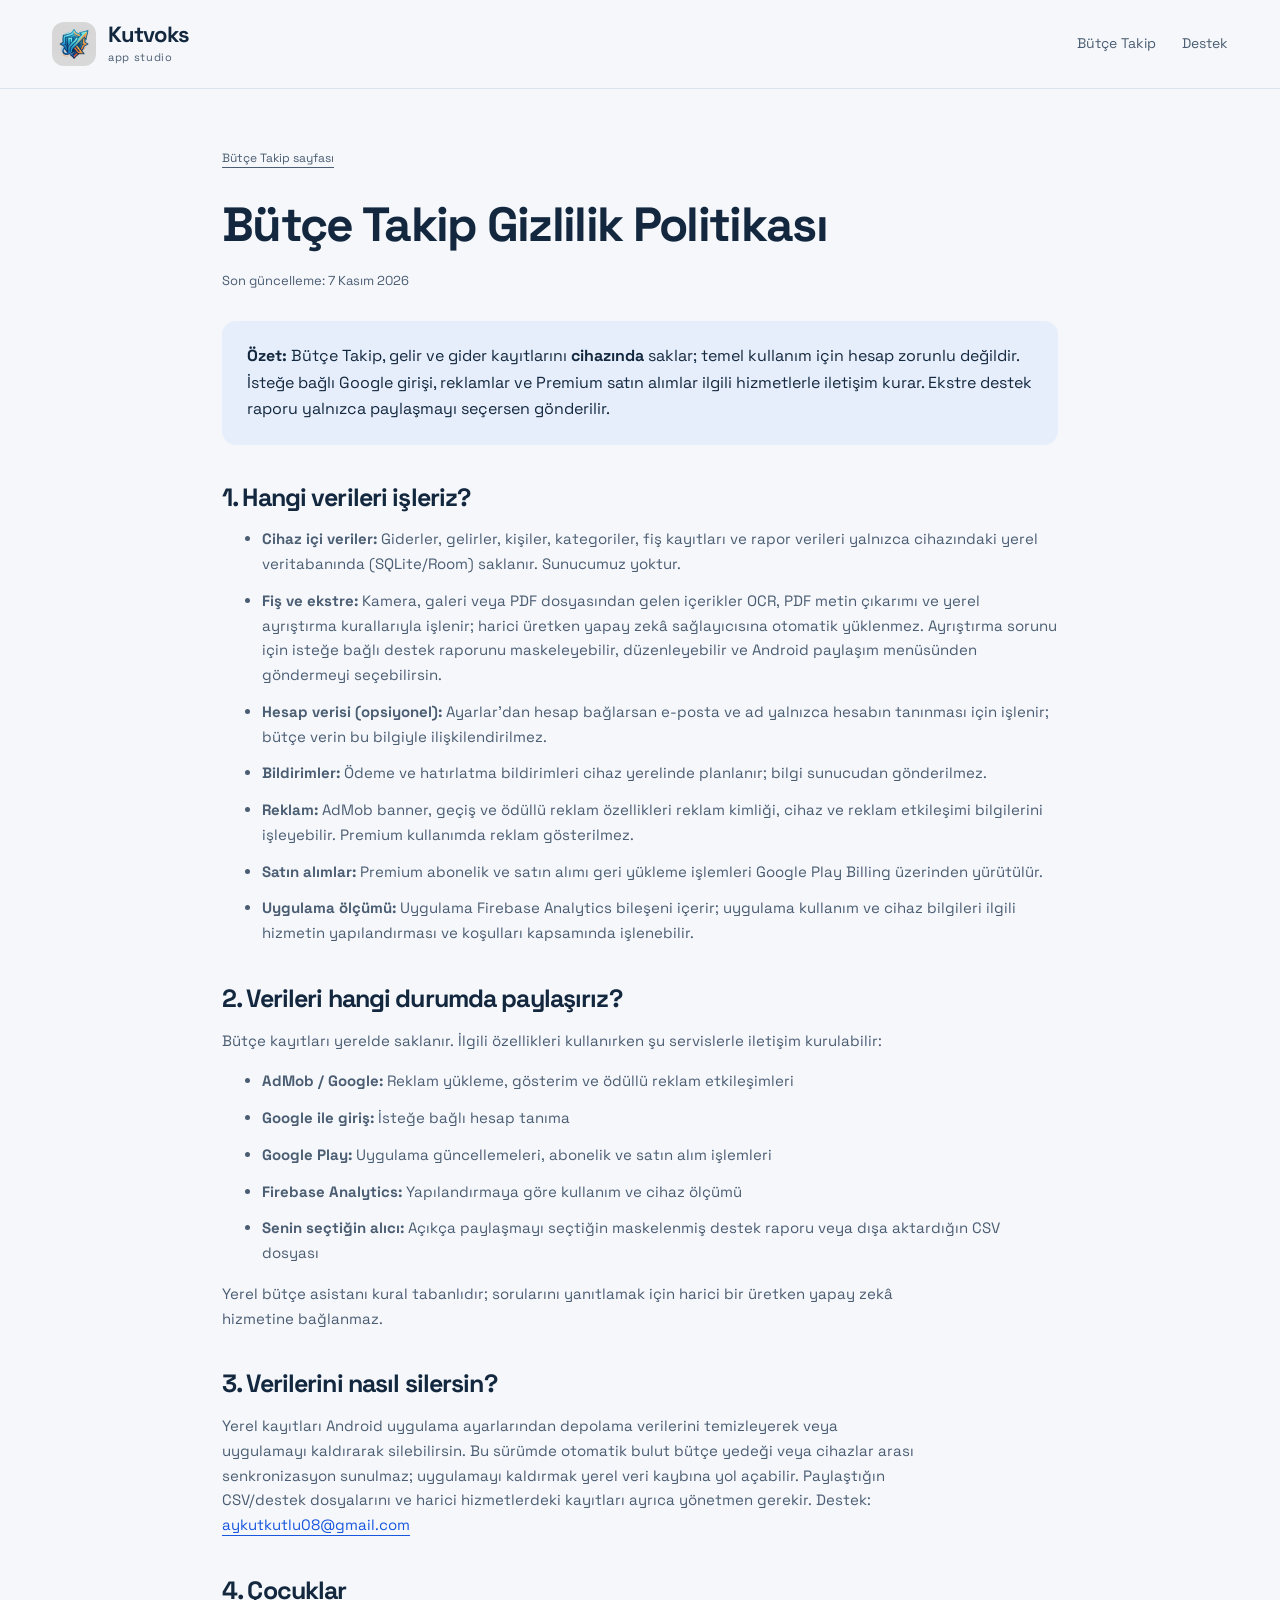
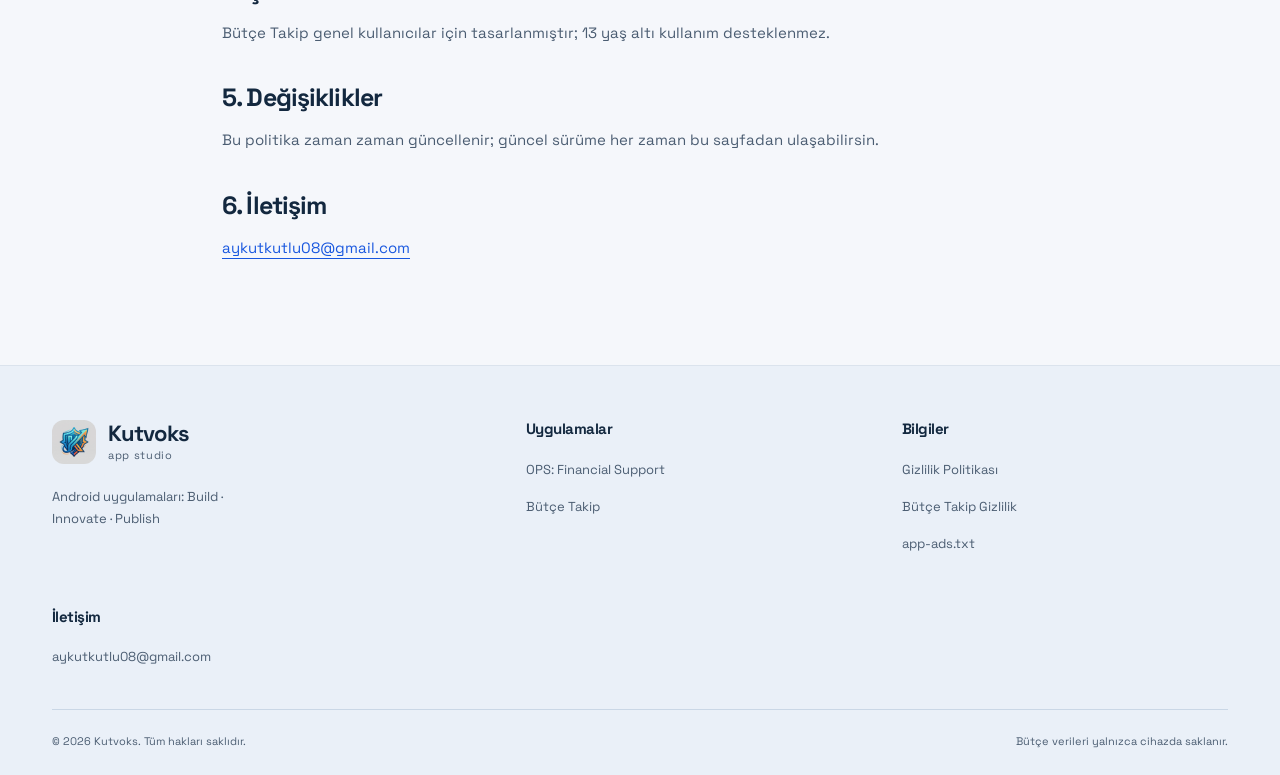
==== commit 86341aab: "ui update v2" ====
--- a/butce-gizlilik.html
+++ b/butce-gizlilik.html
@@ -28,31 +28,36 @@
     <article class="prose wrap">
         <a class="back-link" href="butce-takip.html">Bütçe Takip sayfası</a>
         <h1>Bütçe Takip Gizlilik Politikası</h1>
-        <p class="meta">Son güncelleme: 4 Kasım 2026</p>
+        <p class="meta">Son güncelleme: 7 Kasım 2026</p>
 
         <div class="toc">
-            <b>Özet:</b> Bütçe Takip (Budget Tracker), tüm gider/gelir verilerini <strong>cihazında</strong> saklayan bir bütçe uygulamasıdır. Hesap açtırılmaz, veri sunucusu yoktur; verin cihazından dışarı çıkmaz.
+            <b>Özet:</b> Bütçe Takip, gelir ve gider kayıtlarını <strong>cihazında</strong> saklar; temel kullanım için hesap zorunlu değildir. İsteğe bağlı Google girişi, reklamlar ve Premium satın alımlar ilgili hizmetlerle iletişim kurar. Ekstre destek raporu yalnızca paylaşmayı seçersen gönderilir.
         </div>
 
         <h2>1. Hangi verileri işleriz?</h2>
         <ul>
             <li><strong>Cihaz içi veriler:</strong> Giderler, gelirler, kişiler, kategoriler, fiş kayıtları ve rapor verileri yalnızca cihazındaki yerel veritabanında (SQLite/Room) saklanır. Sunucumuz yoktur.</li>
-            <li><strong>Kamera (fiş tarama):</strong> Fiş okutmak için verdiğin izinle çekilen fotoğraflar yalnızca cihazda işlem görür; sunucuya gönderilmez. Fotoğrafı saklamak istemezsen fiş kaydını silebilirsin.</li>
+            <li><strong>Fiş ve ekstre:</strong> Kamera, galeri veya PDF dosyasından gelen içerikler OCR, PDF metin çıkarımı ve yerel ayrıştırma kurallarıyla işlenir; harici üretken yapay zekâ sağlayıcısına otomatik yüklenmez. Ayrıştırma sorunu için isteğe bağlı destek raporunu maskeleyebilir, düzenleyebilir ve Android paylaşım menüsünden göndermeyi seçebilirsin.</li>
             <li><strong>Hesap verisi (opsiyonel):</strong> Ayarlar'dan hesap bağlarsan e-posta ve ad yalnızca hesabın tanınması için işlenir; bütçe verin bu bilgiyle ilişkilendirilmez.</li>
             <li><strong>Bildirimler:</strong> Ödeme ve hatırlatma bildirimleri cihaz yerelinde planlanır; bilgi sunucudan gönderilmez.</li>
-            <li><strong>Reklam:</strong> AdMob banner reklamcılığı reklam kimliği (advertising ID) cihaz kimliğine erişebilir; ayrıntılar Google'ın gizlilik politikasındadır.</li>
+            <li><strong>Reklam:</strong> AdMob banner, geçiş ve ödüllü reklam özellikleri reklam kimliği, cihaz ve reklam etkileşimi bilgilerini işleyebilir. Premium kullanımda reklam gösterilmez.</li>
+            <li><strong>Satın alımlar:</strong> Premium abonelik ve satın alımı geri yükleme işlemleri Google Play Billing üzerinden yürütülür.</li>
+            <li><strong>Uygulama ölçümü:</strong> Uygulama Firebase Analytics bileşeni içerir; uygulama kullanım ve cihaz bilgileri ilgili hizmetin yapılandırması ve koşulları kapsamında işlenebilir.</li>
         </ul>
 
         <h2>2. Verileri hangi durumda paylaşırız?</h2>
-        <p>Bütçe verin uygulamadan dışarı çıkmaz. Uygulama yalnızca şu servislerle iletişim kurar:</p>
+        <p>Bütçe kayıtları yerelde saklanır. İlgili özellikleri kullanırken şu servislerle iletişim kurulabilir:</p>
         <ul>
-            <li><strong>AdMob / Google:</strong> Reklam gösterimi ve yüklemesi</li>
-            <li><strong>Google Play:</strong> Lisans kontrolü ve uygulama güncellemeleri</li>
+            <li><strong>AdMob / Google:</strong> Reklam yükleme, gösterim ve ödüllü reklam etkileşimleri</li>
+            <li><strong>Google ile giriş:</strong> İsteğe bağlı hesap tanıma</li>
+            <li><strong>Google Play:</strong> Uygulama güncellemeleri, abonelik ve satın alım işlemleri</li>
+            <li><strong>Firebase Analytics:</strong> Yapılandırmaya göre kullanım ve cihaz ölçümü</li>
+            <li><strong>Senin seçtiğin alıcı:</strong> Açıkça paylaşmayı seçtiğin maskelenmiş destek raporu veya dışa aktardığın CSV dosyası</li>
         </ul>
-        <p>Uygulama, gider ve gelir verilerini hiçbir üçüncü tarafa iletmez.</p>
+        <p>Yerel bütçe asistanı kural tabanlıdır; sorularını yanıtlamak için harici bir üretken yapay zekâ hizmetine bağlanmaz.</p>
 
         <h2>3. Verilerini nasıl silersin?</h2>
-        <p>Uygulamayı kaldırman yeterlidir; kaldırma sırasında tüm veriler (giderler, fiş kayıtları ve raporlar) cihazla birlikte silinir. Uygulama içi Ayarlar'dan verileri sıfırlayabilirsin. Destek istersen: <a href="mailto:aykutkutlu08@gmail.com">aykutkutlu08@gmail.com</a></p>
+        <p>Yerel kayıtları Android uygulama ayarlarından depolama verilerini temizleyerek veya uygulamayı kaldırarak silebilirsin. Bu sürümde otomatik bulut bütçe yedeği veya cihazlar arası senkronizasyon sunulmaz; uygulamayı kaldırmak yerel veri kaybına yol açabilir. Paylaştığın CSV/destek dosyalarını ve harici hizmetlerdeki kayıtları ayrıca yönetmen gerekir. Destek: <a href="mailto:aykutkutlu08@gmail.com">aykutkutlu08@gmail.com</a></p>
 
         <h2>4. Çocuklar</h2>
         <p>Bütçe Takip genel kullanıcılar için tasarlanmıştır; 13 yaş altı kullanım desteklenmez.</p>
--- a/styles.css
+++ b/styles.css
@@ -1,1024 +1,1630 @@
-/* ============================================================
-   KUTVOKS — Developer Account Site
-   Brand: deep navy ink / vivid blue primary / single orange pop
-   Type: Space Grotesk · Radius family: 16px cards, pill buttons
-   ============================================================ */
-
+/* Kutvoks: existing blue/navy/orange identity, rebuilt around its two products. */
 :root {
-  --ink: #0b1b33;
-  --ink-soft: #43506b;
-  --ink-faint: #7a8499;
-  --bg: #f3f6fc;
-  --surface: #ffffff;
-  --surface-blue: #eef3fd;
-  --line: rgba(11, 27, 51, 0.09);
-  --blue: #1e5ef3;
-  --blue-deep: #0a3d91;
-  --blue-ink: #123a8c;
-  --orange: #f97316;
-  --orange-soft: #fff1e6;
-  --green: #10b981;
-  --green-soft: #e7f7f0;
-  --radius: 16px;
-  --radius-sm: 10px;
-  --shadow: 0 1px 2px rgba(11, 27, 51, 0.05), 0 10px 30px rgba(11, 27, 51, 0.07);
-  --shadow-lift: 0 2px 4px rgba(11, 27, 51, 0.06), 0 18px 44px rgba(11, 27, 51, 0.12);
-  --wrap: 1120px;
-}
-
-* { box-sizing: border-box; }
-
-html { scroll-behavior: smooth; }
+  --ink:#13283f;
+  --ink-soft:#4b5d72;
+  --ink-faint:#566980;
+  --bg:#f5f7fb;
+  --surface:#fff;
+  --surface-blue:#eaf0fc;
+  --line:#dbe3ed;
+  --blue:#1857df;
+  --blue-deep:#123eab;
+  --navy:#102f59;
+  --orange:#ffac61;
+  --radius:20px;
+  --wrap:1240px;
+  --shadow:0 14px 38px rgb(16 47 89 / 10%);
+}
+
+* {
+  box-sizing:border-box;
+}
+
+html {
+  scroll-behavior:smooth;
+  scroll-padding-top:160px;
+  scrollbar-color:#8c9fba var(--bg);
+}
 
 body {
-  margin: 0;
-  font-family: "Space Grotesk", "Segoe UI", system-ui, -apple-system, sans-serif;
-  background: var(--bg);
-  color: var(--ink);
-  line-height: 1.6;
-  -webkit-font-smoothing: antialiased;
-  text-rendering: optimizeLegibility;
-}
-
-body::before {
-  /* faint grid texture, fixed so it never repaints on scroll */
-  content: "";
-  position: fixed;
-  inset: 0;
-  pointer-events: none;
-  z-index: 0;
-  background-image:
-    linear-gradient(rgba(30, 94, 243, 0.035) 1px, transparent 1px),
-    linear-gradient(90deg, rgba(30, 94, 243, 0.035) 1px, transparent 1px);
-  background-size: 56px 56px;
-  mask-image: radial-gradient(ellipse 90% 60% at 50% 0%, #000 0%, transparent 70%);
-  -webkit-mask-image: radial-gradient(ellipse 90% 60% at 50% 0%, #000 0%, transparent 70%);
-}
-
-main, header, footer { position: relative; z-index: 1; }
-
-a { color: var(--blue); text-decoration: none; }
-a:hover { text-decoration: underline; text-underline-offset: 3px; }
-
-img { max-width: 100%; display: block; }
+  margin:0;
+  background:var(--bg);
+  color:var(--ink);
+  font-family:"Space Grotesk","Segoe UI",sans-serif;
+  line-height:1.65;
+  -webkit-font-smoothing:antialiased;
+}
+
+::selection {
+  background:#c4d6ff;
+  color:#102f59;
+}
+
+img {
+  display:block;
+  max-width:100%;
+  height:auto;
+}
+
+a {
+  color:var(--blue);
+  text-decoration-thickness:1px;
+  text-underline-offset:5px;
+}
+
+button,a {
+  -webkit-tap-highlight-color:transparent;
+}
+
+button {
+  font:inherit;
+  cursor:pointer;
+}
+
+a:focus-visible,button:focus-visible,summary:focus-visible,[tabindex]:focus-visible {
+  outline:3px solid var(--blue);
+  outline-offset:5px;
+}
+
+[hidden] {
+  display:none!important;
+}
+
+h1,h2,h3,h4 {
+  line-height:1.15;
+  letter-spacing:-.035em;
+  text-wrap:balance;
+}
+
+h1,h2,h3,h4,p {
+  margin-top:0;
+}
+
+h2 {
+  font-size:clamp(30px,3.4vw,46px);
+}
+
+h3 {
+  font-size:24px;
+}
+
+p {
+  max-width:70ch;
+}
 
 .wrap {
-  max-width: var(--wrap);
-  margin: 0 auto;
-  padding: 0 24px;
-}
-
-/* ---------- Buttons (pill family) ---------- */
+  width:100%;
+  max-width:var(--wrap);
+  padding-inline:32px;
+  margin-inline:auto;
+}
+
+.section {
+  padding-block:88px;
+}
+
+.text-blue {
+  color:var(--blue);
+}
+
+.small-note,.platform-note {
+  color:var(--ink-faint);
+  font-size:13px;
+  line-height:1.6;
+}
+
+.small-note {
+  margin-top:18px;
+}
+
+.skip-link {
+  position:fixed;
+  left:20px;
+  top:-100px;
+  z-index:100;
+  padding:14px 22px;
+  background:var(--blue);
+  color:white;
+  border-radius:10px;
+}
+
+.skip-link:focus {
+  top:12px;
+}
+
+.site-header {
+  position:sticky;
+  top:0;
+  z-index:30;
+  background:var(--bg);
+  border-bottom:1px solid var(--line);
+}
+
+.header-inner,.site-header>.wrap {
+  min-height:88px;
+  display:flex;
+  align-items:center;
+  gap:30px;
+}
+
+.brand {
+  display:flex;
+  align-items:center;
+  flex-shrink:0;
+  gap:12px;
+  color:var(--ink);
+  text-decoration:none;
+}
+
+.brand img {
+  width:44px;
+  height:44px;
+  border-radius:12px;
+  object-fit:cover;
+}
+
+.brand b {
+  display:block;
+  font-size:22px;
+  line-height:1.15;
+  letter-spacing:-.04em;
+}
+
+.brand>span>span {
+  display:block;
+  color:var(--ink-soft);
+  font-size:11px;
+  letter-spacing:.06em;
+}
+
+.nav-links {
+  display:flex;
+  gap:26px;
+  align-items:center;
+  margin-left:auto;
+}
+
+.nav-links a {
+  color:var(--ink-soft);
+  font-size:14px;
+  text-decoration:none;
+  padding-block:12px;
+}
+
+.nav-links a:hover {
+  color:var(--blue);
+  text-decoration:underline;
+}
+
+.lang-toggle {
+  display:flex;
+  gap:2px;
+  padding:4px;
+  border:1px solid var(--line);
+  border-radius:12px;
+}
+
+.lang-opt {
+  border:0;
+  border-radius:8px;
+  min-width:40px;
+  min-height:36px;
+  background:transparent;
+  color:var(--ink-soft);
+  font-size:12px;
+  font-weight:700;
+}
+
+.lang-opt.active {
+  color:white;
+  background:var(--navy);
+}
+
 .btn {
-  display: inline-flex;
-  align-items: center;
-  gap: 10px;
-  padding: 13px 26px;
-  border-radius: 999px;
-  font-weight: 600;
-  font-size: 15px;
-  line-height: 1.2;
-  white-space: nowrap;
-  transition: transform 0.2s cubic-bezier(0.16, 1, 0.3, 1),
-              box-shadow 0.2s cubic-bezier(0.16, 1, 0.3, 1),
-              background 0.2s;
-  text-decoration: none !important;
-}
-.btn:active { transform: scale(0.97) translateY(1px); }
+  display:inline-flex;
+  align-items:center;
+  justify-content:center;
+  min-height:48px;
+  gap:10px;
+  padding:13px 23px;
+  border-radius:12px;
+  font-weight:600;
+  font-size:14px;
+  line-height:1.4;
+  text-decoration:none;
+  transition:background .2s,transform .2s;
+}
+
+.btn:hover {
+  transform:translateY(-2px);
+}
 
 .btn-primary {
-  background: var(--blue);
-  color: #fff;
-  box-shadow: 0 8px 20px rgba(30, 94, 243, 0.28);
-}
-.btn-primary:hover { background: var(--blue-deep); box-shadow: 0 10px 26px rgba(10, 61, 145, 0.32); }
-
-.btn-accent {
-  background: var(--orange);
-  color: #fff;
-  box-shadow: 0 8px 20px rgba(249, 115, 22, 0.26);
-}
-.btn-accent:hover { background: #ea6a0c; }
-
-.btn-ghost {
-  background: var(--surface);
-  color: var(--ink);
-  border: 1.5px solid var(--line);
-}
-.btn-ghost:hover { border-color: rgba(11, 27, 51, 0.22); }
-
-.btn-sm { padding: 9px 18px; font-size: 13.5px; }
-
-.btn svg { flex: none; }
-.btn-simple { display: inline-flex; align-items: center; gap: 6px; font-weight: 600; font-size: 14px; }
-.btn-simple::after { content: "→"; transition: transform 0.2s; }
-.btn-simple:hover::after { transform: translateX(3px); }
-
-/* ---------- Header ---------- */
-.site-header {
-  position: sticky;
-  top: 0;
-  z-index: 50;
-  background: rgba(243, 246, 252, 0.85);
-  backdrop-filter: blur(12px);
-  -webkit-backdrop-filter: blur(12px);
-  border-bottom: 1px solid var(--line);
-}
-.site-header .wrap {
-  display: flex;
-  align-items: center;
-  justify-content: space-between;
-  gap: 16px;
-  height: 68px;
-}
-.brand {
-  display: inline-flex;
-  align-items: center;
-  gap: 11px;
-  text-decoration: none !important;
-  color: var(--ink);
-}
-.brand img { width: 36px; height: 36px; border-radius: 9px; }
-.brand b { font-size: 18px; letter-spacing: 0.02em; }
-.brand span {
-  font-size: 10.5px;
-  letter-spacing: 0.16em;
-  text-transform: uppercase;
-  color: var(--ink-faint);
-  display: block;
-  line-height: 1;
-  margin-top: 3px;
-}
-.nav-links { display: flex; align-items: center; gap: 26px; }
-.nav-links a {
-  color: var(--ink-soft);
-  font-weight: 500;
-  font-size: 14.5px;
-  text-decoration: none !important;
-}
-.nav-links a:hover { color: var(--ink); }
-
-/* ---------- Hero ---------- */
-.hero { padding: 72px 0 48px; }
+  background:var(--blue);
+  color:white;
+}
+
+.btn-primary:hover {
+  background:var(--blue-deep);
+}
+
+.btn-text {
+  color:var(--ink);
+  padding-inline:4px;
+  border-radius:2px;
+  text-decoration:underline;
+  text-decoration-color:#9cabbe;
+}
+
+.btn-text:hover {
+  color:var(--blue);
+}
+
+.hero-actions,.story-actions {
+  display:flex;
+  flex-wrap:wrap;
+  gap:20px;
+  align-items:center;
+}
+
+.hero-lead {
+  color:var(--ink-soft);
+  font-size:18px;
+  line-height:1.75;
+  max-width:52ch;
+}
+
+.studio-hero {
+  padding-block:66px 76px;
+}
+
 .hero-grid {
-  display: grid;
-  grid-template-columns: 1.05fr 0.95fr;
-  gap: 56px;
-  align-items: center;
-}
-.eyebrow {
-  display: inline-flex;
-  align-items: center;
-  gap: 8px;
-  font-size: 11.5px;
-  font-weight: 600;
-  letter-spacing: 0.18em;
-  text-transform: uppercase;
-  color: var(--blue);
-  background: var(--surface-blue);
-  border: 1px solid rgba(30, 94, 243, 0.16);
-  border-radius: 999px;
-  padding: 7px 16px;
-  margin: 0 0 22px;
-}
-.eyebrow .dot {
-  width: 7px; height: 7px; border-radius: 50%;
-  background: var(--green);
-  animation: pulse 2.4s ease-in-out infinite;
-}
-@keyframes pulse { 0%, 100% { opacity: 1; } 50% { opacity: 0.35; } }
-
-.hero h1 {
-  font-size: clamp(40px, 5vw, 62px);
-  font-weight: 700;
-  line-height: 1.02;
-  letter-spacing: -0.03em;
-  margin: 0 0 18px;
-}
-.hero h1 em {
-  font-style: normal;
-  color: var(--blue);
-}
-.hero .lead {
-  font-size: 17.5px;
-  color: var(--ink-soft);
-  max-width: 46ch;
-  margin: 0 0 30px;
-}
-.hero-actions { display: flex; flex-wrap: wrap; gap: 14px; }
-.hero-en { margin-top: 18px; font-size: 12px; letter-spacing: 0.14em; text-transform: uppercase; color: var(--ink-faint); }
-.hero-en b { color: var(--orange); font-weight: 600; }
-
-/* Hero visual — brand tile + featured chips */
-.hero-visual { display: grid; gap: 18px; }
-.brand-tile {
-  border-radius: 22px;
-  background: linear-gradient(135deg, #0a3d91 0%, #1e5ef3 58%, #2f86ff 100%);
-  padding: 30px;
-  display: flex;
-  align-items: center;
-  gap: 24px;
-  box-shadow: var(--shadow-lift);
-  position: relative;
-  overflow: hidden;
-}
-.brand-tile::after {
-  content: "";
-  position: absolute;
-  right: -60px; top: -60px;
-  width: 220px; height: 220px;
-  border-radius: 50%;
-  background: radial-gradient(circle, rgba(249, 115, 22, 0.5) 0%, transparent 65%);
-}
-.brand-tile img {
-  width: 108px; height: 108px;
-  border-radius: 24px;
-  box-shadow: 0 12px 28px rgba(2, 16, 45, 0.4);
-  background: #fff;
-  animation: floaty 5s ease-in-out infinite;
-}
-@keyframes floaty { 0%, 100% { transform: translateY(0); } 50% { transform: translateY(-8px); } }
-.brand-tile p {
-  color: #dbe6ff;
-  font-size: 14.5px;
-  margin: 0;
-  max-width: 24ch;
-  position: relative;
-}
-.brand-tile strong { color: #fff; display: block; font-size: 17px; margin-bottom: 4px; }
-
-.chip {
-  display: flex;
-  align-items: center;
-  gap: 14px;
-  background: var(--surface);
-  border: 1px solid var(--line);
-  border-radius: var(--radius);
-  padding: 14px 18px;
-  text-decoration: none !important;
-  color: var(--ink);
-  box-shadow: var(--shadow);
-  transition: transform 0.25s cubic-bezier(0.16, 1, 0.3, 1), box-shadow 0.25s;
-}
-.chip:hover { transform: translateY(-3px); box-shadow: var(--shadow-lift); }
-.chip img { width: 42px; height: 42px; border-radius: 10px; background: var(--surface-blue); }
-.chip .chip-name { font-weight: 600; font-size: 15px; }
-.chip .chip-tag { font-size: 12.5px; color: var(--ink-faint); line-height: 1.35; }
-.chip .go { margin-left: auto; color: var(--blue); font-weight: 700; }
-
-/* ---------- Banner section ---------- */
-.banner-section { padding: 26px 0 10px; }
-.banner-frame {
-  border-radius: 22px;
-  overflow: hidden;
-  border: 1px solid var(--line);
-  box-shadow: var(--shadow);
-  background: var(--surface);
-}
-.banner-frame img { width: 100%; height: auto; }
-.banner-caption {
-  display: flex;
-  justify-content: space-between;
-  gap: 12px;
-  padding: 14px 6px 0;
-  font-size: 12.5px;
-  color: var(--ink-faint);
-}
-.banner-caption b { color: var(--ink); }
-
-/* ---------- Section basics ---------- */
-.section { padding: 64px 0; }
-.section-head { max-width: 62ch; margin-bottom: 44px; }
-.section-head h2 {
-  font-size: clamp(30px, 4vw, 42px);
-  letter-spacing: -0.02em;
-  line-height: 1.1;
-  margin: 0 0 12px;
-}
-.section-head p { color: var(--ink-soft); margin: 0; font-size: 16px; }
-.section-head .kick { color: var(--orange); font-weight: 600; font-size: 13px; letter-spacing: 0.16em; text-transform: uppercase; display: block; margin-bottom: 10px; }
-
-/* ---------- App cards ---------- */
-.apps-grid { display: grid; grid-template-columns: 1fr 1fr; gap: 26px; }
-.app-card {
-  background: var(--surface);
-  border: 1px solid var(--line);
-  border-radius: 22px;
-  padding: 30px;
-  display: flex;
-  flex-direction: column;
-  gap: 20px;
-  box-shadow: var(--shadow);
-  transition: transform 0.25s cubic-bezier(0.16, 1, 0.3, 1), box-shadow 0.25s;
-}
-.app-card:hover { transform: translateY(-4px); box-shadow: var(--shadow-lift); }
-.app-head { display: flex; align-items: center; gap: 18px; }
-.app-head img { width: 76px; height: 76px; border-radius: 18px; background: var(--surface-blue); box-shadow: 0 6px 16px rgba(11, 27, 51, 0.12); }
-.app-head .name { font-size: 22px; font-weight: 700; letter-spacing: -0.01em; margin: 0; }
-.app-head .tagline { color: var(--ink-soft); font-size: 14px; margin: 2px 0 0; }
-.app-desc { color: var(--ink-soft); font-size: 15px; margin: 0; }
-.app-features { list-style: none; margin: 0; padding: 0; display: grid; gap: 9px; }
-.app-features li { display: flex; gap: 10px; font-size: 14.5px; color: var(--ink-soft); align-items: baseline; }
-.app-features li::before { content: "▪"; color: var(--blue); font-size: 11px; flex: none; }
-.mail-app-card li::before { content: "▪"; color: var(--orange); }
-.app-actions { margin-top: auto; display: flex; flex-wrap: wrap; gap: 12px; align-items: center; }
-.app-note { font-size: 12px; color: var(--ink-faint); margin-top: 10px; }
-.live-dot { display: inline-flex; align-items: center; gap: 7px; font-size: 12px; font-weight: 600; color: #059669; background: var(--green-soft); border-radius: 999px; padding: 5px 12px; }
-.live-dot::before { content: ""; width: 7px; height: 7px; border-radius: 50%; background: var(--green); }
-
-/* ---------- About rows ---------- */
-.value-rows { border-top: 1px solid var(--line); }
-.value-row {
-  display: grid;
-  grid-template-columns: 52px 260px 1fr;
-  gap: 24px;
-  align-items: baseline;
-  padding: 26px 0;
-  border-bottom: 1px solid var(--line);
-}
-.value-row .num { font-family: "Space Grotesk", monospace; font-weight: 700; color: var(--orange); font-size: 15px; }
-.value-row h3 { margin: 0; font-size: 19px; letter-spacing: -0.01em; }
-.value-row p { margin: 0; color: var(--ink-soft); font-size: 15px; }
-
-/* ---------- Subapp page: app hero ---------- */
-.app-hero { padding: 60px 0 10px; }
-.app-hero-grid { display: grid; grid-template-columns: auto 1fr auto; gap: 28px; align-items: center; }
-.app-hero-grid img { width: 110px; height: 110px; border-radius: 26px; box-shadow: var(--shadow-lift); background: var(--surface-blue); }
-.app-hero h1 { font-size: clamp(34px, 4.6vw, 52px); letter-spacing: -0.025em; margin: 0 0 6px; }
-.app-hero .tagline { color: var(--ink-soft); font-size: 17px; margin: 0 0 16px; max-width: 52ch; }
-.app-meta { display: flex; flex-wrap: wrap; gap: 10px; margin-top: 14px; }
-.meta-pill {
-  font-size: 12.5px;
-  color: var(--ink-soft);
-  background: var(--surface);
-  border: 1px solid var(--line);
-  border-radius: 999px;
-  padding: 6px 14px;
-}
-.meta-pill b { color: var(--ink); font-weight: 600; }
+  display:grid;
+  grid-template-columns:1.08fr 1fr;
+  gap:44px;
+  align-items:center;
+}
+
+.hero-copy h1 {
+  font-size:clamp(44px,5.2vw,70px);
+  letter-spacing:-.04em;
+  line-height:1.07;
+  margin-bottom:28px;
+}
+
+.hero-copy .hero-lead {
+  margin-bottom:30px;
+  font-size:17px;
+}
+
+.platform-note {
+  margin:28px 0 0;
+}
+
+.hero-products {
+  display:grid;
+  grid-template-columns:1fr 1fr;
+  align-items:start;
+  gap:16px;
+}
+
+.product-exhibit {
+  min-width:0;
+  height:410px;
+  border-radius:24px;
+  overflow:hidden;
+  position:relative;
+  text-decoration:none;
+  display:flex;
+  flex-direction:column;
+  transition:transform .3s;
+}
+
+.product-exhibit:hover {
+  transform:translateY(-7px);
+}
+
+.exhibit-ops {
+  background:var(--navy);
+  color:white;
+}
+
+.exhibit-budget {
+  background:#e5eafa;
+  color:var(--ink);
+  margin-top:38px;
+}
+
+.exhibit-title {
+  display:flex;
+  align-items:center;
+  gap:8px;
+  padding:20px 16px;
+  position:relative;
+  z-index:2;
+}
+
+.exhibit-title img {
+  height:34px;
+  width:34px;
+  object-fit:cover;
+  border-radius:9px;
+}
+
+.exhibit-title strong {
+  font-size:14px;
+  letter-spacing:-.025em;
+}
+
+.exhibit-title>span {
+  margin-left:auto;
+  font-size:20px;
+}
+
+.hero-mascot {
+  width:100%;
+  height:220px;
+  object-fit:contain;
+  padding:7px;
+  margin-block:auto;
+}
+
+.exhibit-bottom {
+  margin-top:auto;
+  padding:20px 18px 24px;
+  position:relative;
+  background:inherit;
+  z-index:2;
+}
+
+.exhibit-bottom h2 {
+  font-size:22px;
+  margin-bottom:8px;
+  letter-spacing:-.035em;
+}
+
+.exhibit-bottom p {
+  font-size:11px;
+  margin:0;
+  opacity:.85;
+}
+
+.hero-budget-screen {
+  width:76%;
+  height:227px;
+  overflow:hidden;
+  margin-inline:auto;
+  border-radius:17px 17px 0 0;
+  border:5px solid #1c243a;
+  border-bottom:none;
+}
+
+.hero-budget-screen img {
+  width:100%;
+}
+
+.section-heading {
+  margin-bottom:40px;
+  max-width:790px;
+}
+
+.section-heading h2 {
+  margin-bottom:16px;
+}
+
+.section-heading p {
+  color:var(--ink-soft);
+  margin-bottom:0;
+}
+
+.heading-inline {
+  display:flex;
+  max-width:none;
+  justify-content:space-between;
+  align-items:end;
+  gap:24px;
+}
+
+.heading-inline>div {
+  max-width:700px;
+}
+
+.heading-inline>a {
+  flex-shrink:0;
+}
+
+.products-section {
+  background:var(--surface);
+  border-block:1px solid var(--line);
+}
+
+.product-story {
+  display:grid;
+  grid-template-columns:.8fr 1.5fr;
+  gap:70px;
+  padding-block:44px;
+  border-top:1px solid var(--line);
+}
+
+.product-story:last-child {
+  padding-bottom:0;
+}
+
+.story-identity {
+  align-self:start;
+  display:grid;
+  grid-template-columns:auto 1fr;
+  column-gap:16px;
+  align-items:center;
+}
+
+.story-identity img {
+  grid-row:span 2;
+  width:68px;
+  height:68px;
+  border-radius:17px;
+}
+
+.story-identity h3 {
+  font-size:23px;
+  margin:0 0 4px;
+}
+
+.story-identity>span {
+  font-size:12px;
+  color:var(--ink-soft);
+}
+
+.story-body h4 {
+  font-size:30px;
+  margin-bottom:16px;
+}
+
+.story-body>p {
+  color:var(--ink-soft);
+}
+
+.story-features {
+  display:flex;
+  flex-wrap:wrap;
+  gap:8px;
+  list-style:none;
+  padding:0;
+  margin:24px 0;
+}
+
+.story-features li {
+  border-radius:8px;
+  padding:7px 12px;
+  color:#254986;
+  background:#eaf0fc;
+  font-size:12px;
+}
+
+.story-butce .story-features li {
+  color:#513d88;
+  background:#f0ebfa;
+}
+
+.story-actions {
+  gap:24px;
+}
+
+.story-body .small-note {
+  margin-bottom:0;
+  font-size:12px;
+}
+
+.journey-section {
+  background:#eaf0fc;
+}
+
+.journey-controls {
+  display:inline-flex;
+  gap:4px;
+  border:1px solid #bfcfe9;
+  padding:5px;
+  border-radius:14px;
+  margin-bottom:34px;
+}
+
+.journey-controls button {
+  min-height:44px;
+  padding:10px 28px;
+  border:none;
+  border-radius:10px;
+  color:#2f4b73;
+  background:transparent;
+  font-weight:600;
+  font-size:14px;
+}
+
+.journey-controls button[aria-pressed="true"] {
+  background:var(--navy);
+  color:white;
+}
+
+.journey-panel>h3 {
+  font-size:24px;
+  margin-bottom:28px;
+}
+
+.journey-panel+.journey-panel {
+  margin-top:36px;
+}
+
+.steps {
+  display:grid;
+  grid-template-columns:repeat(3,minmax(0,1fr));
+  gap:40px;
+  list-style:none;
+  padding:0;
+  margin:0;
+  counter-reset:steps;
+}
+
+.steps li {
+  border-top:1px solid #bfcce0;
+  padding-top:22px;
+  counter-increment:steps;
+}
+
+.steps li::before {
+  content:counter(steps);
+  display:block;
+  width:30px;
+  height:30px;
+  line-height:30px;
+  text-align:center;
+  color:var(--blue);
+  border:1px solid #bfcce0;
+  border-radius:50%;
+  font-size:12px;
+  margin-bottom:20px;
+}
+
+.steps h3,.steps h4 {
+  font-size:20px;
+  margin-bottom:12px;
+}
+
+.steps p {
+  color:var(--ink-soft);
+  font-size:14px;
+}
+
+.journey-panel>a {
+  margin-top:26px;
+}
+
+.home-videos {
+  background:var(--navy);
+  color:#fff;
+}
+
+.home-videos .section-heading p {
+  color:#c3d3e9;
+}
+
+.home-videos a {
+  color:#fff;
+}
+
+.home-videos a:focus-visible {
+  outline-color:var(--orange);
+}
+
+.home-video-grid {
+  display:grid;
+  grid-template-columns:minmax(0, 256fr) minmax(0, 81fr);
+  gap:28px;
+}
+
+.video-card {
+  min-width:0;
+}
+
+.video-frame {
+  background:#0b203d;
+  aspect-ratio:16/9;
+  border-radius:16px;
+  overflow:hidden;
+}
+
+.video-frame iframe {
+  display:block;
+  border:none;
+  width:100%;
+  height:100%;
+}
+
+.video-caption {
+  display:flex;
+  flex-wrap:wrap;
+  align-items:start;
+  justify-content:space-between;
+  gap:16px;
+  margin-top:16px;
+}
+
+.video-caption h3 {
+  font-size:18px;
+  margin:0;
+}
+
+.video-caption a {
+  font-size:12px;
+  white-space:nowrap;
+}
+
+.about-grid {
+  display:grid;
+  grid-template-columns:1fr 1fr;
+  gap:90px;
+}
+
+.about-grid>div>p {
+  color:var(--ink-soft);
+}
+
+.about-principles>div {
+  padding-block:24px;
+  border-top:1px solid var(--line);
+}
+
+.about-principles>div:first-child {
+  padding-top:0;
+  border-top:0;
+}
+
+.about-principles h3 {
+  font-size:20px;
+  margin-bottom:10px;
+}
+
+.about-principles p {
+  color:var(--ink-soft);
+  font-size:14px;
+  margin-bottom:0;
+}
+
+.contact-section {
+  padding-top:0;
+}
+
+.contact-box {
+  display:flex;
+  gap:40px;
+  justify-content:space-between;
+  align-items:center;
+  border:1px solid var(--line);
+  background:var(--surface);
+  padding:40px 44px;
+  border-radius:22px;
+}
+
+.contact-box h2,.contact-box h3 {
+  font-size:30px;
+  margin-bottom:12px;
+}
+
+.contact-box p {
+  color:var(--ink-soft);
+  max-width:62ch;
+  margin-bottom:0;
+  font-size:14px;
+}
+
+.contact-box>.btn {
+  flex-shrink:0;
+}
+
+.site-footer {
+  background:#eaf0f8;
+  padding:54px 0 25px;
+  border-top:1px solid var(--line);
+}
+
+.footer-grid {
+  display:grid;
+  grid-template-columns:1.3fr 1fr 1fr;
+  gap:50px;
+}
+
+.footer-col {
+  display:flex;
+  flex-direction:column;
+  align-items:start;
+  gap:10px;
+}
+
+.footer-col h3,.footer-col h4 {
+  margin:0 0 8px;
+  font-size:15px;
+}
+
+.footer-col>a:not(.brand) {
+  color:var(--ink-soft);
+  font-size:13px;
+  padding-block:3px;
+  text-decoration:none;
+  overflow-wrap:anywhere;
+}
+
+.footer-col>a:hover {
+  color:var(--blue);
+  text-decoration:underline;
+}
+
+.footer-brand p {
+  font-size:13px;
+  color:var(--ink-soft);
+  max-width:28ch;
+  margin-top:12px;
+}
+
+.footer-bottom {
+  border-top:1px solid #cad7e6;
+  padding-top:22px;
+  margin-top:38px;
+  display:flex;
+  justify-content:space-between;
+  gap:22px;
+  color:var(--ink-soft);
+  font-size:11px;
+}
+
+.subnav {
+  position:sticky;
+  top:88px;
+  z-index:20;
+  background:#fff;
+  border-bottom:1px solid var(--line);
+}
+
+.subnav .wrap {
+  display:flex;
+  gap:28px;
+  overflow-x:auto;
+  scrollbar-width:thin;
+}
+
+.subnav a {
+  padding:16px 0;
+  color:var(--ink-soft);
+  font-size:12px;
+  white-space:nowrap;
+  text-decoration:none;
+  border-bottom:2px solid transparent;
+}
+
+.subnav a.active {
+  color:var(--blue);
+  border-bottom-color:var(--blue);
+}
+
+.product-hero {
+  padding-block:58px 70px;
+}
+
+.product-hero-grid {
+  display:grid;
+  grid-template-columns:1.2fr .8fr;
+  gap:70px;
+  align-items:center;
+}
 
 .back-link {
-  display: inline-flex;
-  align-items: center;
-  gap: 8px;
-  font-size: 14px;
-  font-weight: 600;
-  color: var(--ink-soft);
-  text-decoration: none !important;
-  margin-bottom: 34px;
-}
-.back-link:hover { color: var(--blue); }
-.back-link::before { content: "←"; }
-
-/* ---------- Feature blocks (bento-ish) ---------- */
-.feature-grid { display: grid; grid-template-columns: 1fr 1fr; gap: 22px; }
-.feature-block {
-  background: var(--surface);
-  border: 1px solid var(--line);
-  border-radius: var(--radius);
-  padding: 26px;
-  box-shadow: var(--shadow);
-}
-.feature-block.tint-orange { background: linear-gradient(160deg, #fff 62%, var(--orange-soft)); }
-.feature-block.tint-green { background: linear-gradient(160deg, #fff 62%, var(--green-soft)); }
-.feature-block.tint-blue { background: linear-gradient(160deg, #fff 62%, var(--surface-blue)); }
-.feature-block h3 { margin: 0 0 8px; font-size: 18px; letter-spacing: -0.01em; }
-.feature-block p { margin: 0; color: var(--ink-soft); font-size: 14.5px; }
-.feature-block .flabel { font-size: 11px; font-weight: 700; letter-spacing: 0.16em; text-transform: uppercase; color: var(--blue); display: block; margin-bottom: 12px; }
-.tint-orange .flabel { color: var(--orange); }
-.tint-green .flabel { color: #059669; }
-.feature-block ul { list-style: none; margin: 10px 0 0; padding: 0; display: grid; gap: 8px; }
-.feature-block ul li { display: flex; gap: 9px; font-size: 14px; color: var(--ink-soft); }
-.feature-block ul li::before { content: "✓"; color: var(--green); font-weight: 700; flex: none; }
-
-/* ---------- Data-safety callout ---------- */
-.safety { padding: 10px 0 64px; }
-.safety-box {
-  display: grid;
-  grid-template-columns: auto 1fr auto;
-  gap: 26px;
-  align-items: center;
-  background: var(--ink);
-  color: #e8eefc;
-  border-radius: 22px;
-  padding: 32px 36px;
-}
-.safety-box .lock {
-  width: 60px; height: 60px;
-  border-radius: 16px;
-  background: rgba(255, 255, 255, 0.08);
-  display: grid;
-  place-items: center;
-  font-size: 24px;
-}
-.safety-box h3 { margin: 0 0 6px; font-size: 20px; color: #fff; }
-.safety-box p { margin: 0; font-size: 14.5px; color: #b7c4e0; max-width: 68ch; }
-.safety-box p a { color: #8db4ff; }
-
-/* ---------- Ad / transparency strip ---------- */
-.ad-note { padding: 0 0 64px; }
-.ad-note .strip {
-  border: 1px dashed rgba(11, 27, 51, 0.2);
-  border-radius: var(--radius);
-  background: var(--surface);
-  padding: 18px 24px;
-  font-size: 13.5px;
-  color: var(--ink-soft);
-}
-.ad-note a { font-weight: 600; }
-
-/* ---------- Privacy / prose pages ---------- */
-.prose { max-width: 760px; margin: 0 auto; padding: 56px 0 80px; }
-.prose .meta { color: var(--ink-faint); font-size: 13.5px; margin: -6px 0 34px; }
-.prose h1 { font-size: clamp(30px, 4.4vw, 44px); letter-spacing: -0.025em; line-height: 1.08; margin: 0 0 10px; }
-.prose h2 { font-size: 20px; margin: 38px 0 10px; letter-spacing: -0.01em; }
-.prose h2::before { content: "»; "; color: var(--orange); }
-.prose p, .prose li { font-size: 15.5px; color: var(--ink-soft); }
-.prose strong { color: var(--ink); }
-.prose ul { padding-left: 22px; }
-.prose .toc { background: var(--surface); border: 1px solid var(--line); border-radius: var(--radius); padding: 18px 24px; font-size: 14px; margin-bottom: 30px; }
-
-/* ---------- Footer ---------- */
-.site-footer {
-  border-top: 1px solid var(--line);
-  background: var(--surface);
-  padding: 44px 0 34px;
-  margin-top: 40px;
-}
-.footer-grid { display: flex; justify-content: space-between; gap: 32px; flex-wrap: wrap; }
-.footer-col h4 { font-size: 12px; letter-spacing: 0.16em; text-transform: uppercase; color: var(--ink-faint); margin: 0 0 14px; }
-.footer-col a { display: block; color: var(--ink-soft); font-size: 14.5px; margin-bottom: 9px; text-decoration: none !important; }
-.footer-col a:hover { color: var(--blue); }
-.footer-brand { max-width: 30ch; }
-.footer-brand .brand { margin-bottom: 12px; }
-.footer-brand p { font-size: 13.5px; color: var(--ink-soft); margin: 0; }
-.footer-bottom {
-  border-top: 1px solid var(--line);
-  margin-top: 32px;
-  padding-top: 20px;
-  display: flex;
-  justify-content: space-between;
-  gap: 12px;
-  flex-wrap: wrap;
-  font-size: 12.5px;
-  color: var(--ink-faint);
-}
-
-/* ---------- Responsive ---------- */
-@media (max-width: 900px) {
-  .hero { padding-top: 44px; }
-  .hero-grid { grid-template-columns: 1fr; gap: 40px; }
-  .apps-grid, .feature-grid { grid-template-columns: 1fr; }
-  .app-hero-grid { grid-template-columns: auto 1fr; }
-  .app-hero-grid .app-hero-actions { grid-column: 1 / -1; }
-  .value-row { grid-template-columns: 40px 1fr; }
-  .value-row p { grid-column: 2; }
-  .safety-box { grid-template-columns: 1fr; }
-}
-
-@media (max-width: 560px) {
-  .wrap { padding: 0 18px; }
-  .nav-links { display: none; }
-  .brand-tile { flex-direction: column; text-align: center; padding: 26px 20px; }
-  .brand-tile p { max-width: 100%; }
-  .hero-actions .btn { width: 100%; justify-content: center; }
-  .app-card, .feature-block { padding: 22px; }
-  .banner-caption { flex-direction: column; gap: 4px; }
-  .value-row { grid-template-columns: 1fr; gap: 6px; }
-  .value-row p { grid-column: 1; }
-  .app-hero-grid { grid-template-columns: 1fr; }
-}
-
-/* ---------- Reduced motion ---------- */
-@media (prefers-reduced-motion: reduce) {
-  html { scroll-behavior: auto; }
-  *, *::before, *::after { animation-duration: 0.01ms !important; animation-iteration-count: 1 !important; transition-duration: 0.15s !important; }
-  .demo-reel figure { animation: none; opacity: 1; }
-  .demo-reel figure:nth-child(n+2) { opacity: 0; }
-  .phone { animation: none; }
-}
-
-/* ============================================================
-   EXPERIENCE LAYER — scroll progress · lang toggle · reveal
-   ============================================================ */
-
-/* ---------- Scroll progress bar ---------- */
-.scroll-progress {
-  position: fixed;
-  top: 0; left: 0; right: 0;
-  height: 3px;
-  z-index: 100;
-  pointer-events: none;
-}
-.scroll-progress span {
-  display: block;
-  height: 100%;
-  width: 0;
-  background: linear-gradient(90deg, var(--blue) 0%, #2f86ff 70%, var(--orange) 100%);
-  border-radius: 0 999px 999px 0;
-  transition: width 0.08s linear;
-}
-
-/* ---------- Header: language toggle + elevation on scroll ---------- */
-.lang-toggle {
-  display: inline-flex;
-  align-items: center;
-  gap: 2px;
-  background: var(--surface);
-  border: 1.5px solid var(--line);
-  border-radius: 999px;
-  padding: 3px;
-  flex: none;
-}
-.lang-opt {
-  appearance: none;
-  border: 0;
-  background: transparent;
-  font: 600 12px/1 "Space Grotesk", sans-serif;
-  letter-spacing: 0.08em;
-  color: var(--ink-faint);
-  padding: 7px 12px;
-  border-radius: 999px;
-  cursor: pointer;
-  transition: color 0.2s, background 0.2s, transform 0.2s;
-}
-.lang-opt:hover { color: var(--ink); }
-.lang-opt:active { transform: scale(0.94); }
-.lang-opt.active {
-  background: var(--blue);
-  color: #fff;
-  box-shadow: 0 4px 12px rgba(30, 94, 243, 0.3);
-}
-.lang-opt:focus-visible {
-  outline: 2px solid var(--blue);
-  outline-offset: 2px;
-}
-.lang-sep {
-  width: 1px;
-  height: 14px;
-  background: var(--line);
-  margin: 0 5px;
-}
-.site-header.scrolled {
-  background: rgba(243, 246, 252, 0.94);
-  box-shadow: 0 1px 0 rgba(11, 27, 51, 0.04), 0 12px 32px rgba(11, 27, 51, 0.08);
-}
-
-/* ---------- Reveal on scroll ---------- */
-[data-reveal] {
-  opacity: 0;
-  transform: translateY(26px);
-  transition: opacity 0.7s cubic-bezier(0.16, 1, 0.3, 1),
-              transform 0.7s cubic-bezier(0.16, 1, 0.3, 1);
-  transition-delay: var(--rd, 0ms);
-  will-change: opacity, transform;
-}
-[data-reveal].in {
-  opacity: 1;
-  transform: none;
-}
-
-/* ---------- Marquee strip ---------- */
-.marquee {
-  overflow: hidden;
-  border-top: 1px solid var(--line);
-  border-bottom: 1px solid var(--line);
-  padding: 16px 0;
-  margin-top: 26px;
-  background: var(--surface);
-  user-select: none;
-}
-.marquee-track {
-  display: flex;
-  align-items: center;
-  gap: 44px;
-  width: max-content;
-  animation: marquee-x 30s linear infinite;
-}
-.marquee-track span {
-  font-size: 13px;
-  font-weight: 600;
-  letter-spacing: 0.3em;
-  text-transform: uppercase;
-  color: var(--ink-faint);
-  white-space: nowrap;
-}
-.marquee-track i {
-  width: 6px; height: 6px;
-  border-radius: 50%;
-  background: var(--orange);
-  flex: none;
-}
-.marquee:hover .marquee-track { animation-play-state: paused; }
-@keyframes marquee-x {
-  from { transform: translateX(0); }
-  to { transform: translateX(-50%); }
-}
-
-/* ---------- Contact CTA box ---------- */
-.contact-section { padding-bottom: 24px; }
-.contact-box {
-  display: flex;
-  align-items: center;
-  gap: 28px;
-  background: linear-gradient(135deg, #0a3d91 0%, #1e5ef3 62%, #2f86ff 100%);
-  border-radius: 24px;
-  padding: 38px 42px;
-  box-shadow: var(--shadow-lift);
-  position: relative;
-  overflow: hidden;
-}
-.contact-box::after {
-  content: "";
-  position: absolute;
-  right: -70px; bottom: -90px;
-  width: 260px; height: 260px;
-  border-radius: 50%;
-  background: radial-gradient(circle, rgba(249, 115, 22, 0.45) 0%, transparent 65%);
-  pointer-events: none;
-}
-.contact-icon {
-  width: 62px; height: 62px;
-  flex: none;
-  border-radius: 18px;
-  background: rgba(255, 255, 255, 0.12);
-  display: grid;
-  place-items: center;
-  font-size: 24px;
-  color: #fff;
-}
-.contact-box div:not(.contact-icon) {
-  display: flex;
-  flex-direction: column;
-  gap: 4px;
-  min-width: 0;
-}
-.contact-box h3 {
-  margin: 0;
-  color: #fff;
-  font-size: 22px;
-  letter-spacing: -0.01em;
-}
-.contact-box p {
-  margin: 0;
-  color: #c7d6f8;
-  font-size: 14.5px;
-  max-width: 48ch;
-}
-.contact-box .btn {
-  margin-left: auto;
-  background: #fff;
-  color: var(--blue-deep);
-  box-shadow: 0 10px 26px rgba(2, 16, 45, 0.28);
-  position: relative;
-  z-index: 1;
-  font-size: 14px;
-}
-.contact-box .btn:hover { background: #eef3fd; }
-
-/* ---------- Responsive additions ---------- */
-@media (max-width: 900px) {
-  .contact-box { flex-direction: column; align-items: flex-start; padding: 32px 28px; }
-  .contact-box .btn { margin-left: 0; }
-}
-@media (max-width: 560px) {
-  .marquee-track { gap: 32px; animation-duration: 24s; }
-  .contact-box h3 { font-size: 19px; }
-  .contact-box .btn { width: 100%; justify-content: center; word-break: break-all; }
-  .contact-icon { display: none; }
-  .app-card .shot, .app-card .shot-mood { width: calc(100% + 44px); margin: -22px -22px 0; }
-}
-
-/* ============================================================
-   APP PAGES — phone frame · video slot · demo reel · tabs · FAQ
-   ============================================================ */
-
-/* anchor offset under sticky header + subnav */
-section[id] { scroll-margin-top: 130px; }
-
-/* ---------- Sticky tab subnav ---------- */
-.subnav {
-  position: sticky;
-  top: 67px;
-  z-index: 40;
-  background: rgba(243, 246, 252, 0.92);
-  backdrop-filter: blur(12px);
-  -webkit-backdrop-filter: blur(12px);
-  border-bottom: 1px solid var(--line);
-}
-.subnav .wrap { display: flex; gap: 10px; height: 54px; align-items: center; overflow-x: auto; scrollbar-width: none; }
-.subnav .wrap::-webkit-scrollbar { display: none; }
-.subnav a {
-  flex: none;
-  font-size: 13.5px;
-  font-weight: 600;
-  color: var(--ink-soft);
-  padding: 8px 16px;
-  border-radius: 999px;
-  border: 1.5px solid transparent;
-  text-decoration: none !important;
-  transition: color .2s, background .2s, border-color .2s;
-}
-.subnav a:hover { color: var(--ink); }
-.subnav a.active {
-  color: var(--blue-deep);
-  background: var(--surface);
-  border-color: var(--line);
-  box-shadow: 0 4px 14px rgba(11, 27, 51, 0.08);
-}
-@media (max-width: 560px) { .subnav { top: 60px; } }
-
-/* ---------- Split hero (text + phone) ---------- */
-.appsplit {
-  display: grid;
-  grid-template-columns: 1.1fr 0.9fr;
-  gap: 48px;
-  align-items: center;
-  padding: 26px 0 10px;
-}
-.appsplit .app-hero-grid { display: block; padding-top: 26px; }
-.appsplit .app-hero-grid .back-link { margin-bottom: 18px; }
-.appsplit h1 { font-size: clamp(34px, 4.6vw, 52px); letter-spacing: -0.025em; margin: 0 0 10px; }
-.appsplit .tagline { color: var(--ink-soft); font-size: 17px; margin: 0 0 18px; max-width: 52ch; }
-.appsplit .app-meta { margin-bottom: 22px; }
-.appsplit .app-hero-actions { display: flex; flex-wrap: wrap; gap: 12px; }
-
-/* ---------- Phone frame ---------- */
-.phone-stage { display: grid; place-items: center; position: relative; }
-.phone {
-  width: min(300px, 74vw);
-  aspect-ratio: 9 / 19;
-  border-radius: 42px;
-  background: #0c1220;
-  border: 1px solid rgba(11, 27, 51, 0.14);
-  box-shadow: 0 30px 80px rgba(11, 27, 51, 0.22), inset 0 0 0 2px rgba(255,255,255,0.04);
-  padding: 9px;
-  position: relative;
-  animation: floaty 7s ease-in-out infinite;
-}
-.phone::after { /* side button hint */
-  content: "";
-  position: absolute;
-  right: -2px; top: 26%;
-  width: 2.5px; height: 52px;
-  border-radius: 2px;
-  background: rgba(11, 27, 51, 0.25);
-}
-.screen {
-  border-radius: 34px;
-  overflow: hidden;
-  background: #09090B;
-  position: relative;
-  height: 100%;
-}
-.screen > img, .screen .demo-reel { width: 100%; height: 100%; }
-
-/* ---------- Demo reel (auto-playing screen crossfade) ---------- */
-.demo-reel { position: relative; overflow: hidden; }
-.demo-reel figure {
-  position: absolute; inset: 0;
-  margin: 0;
-  opacity: 0;
-  animation: reel 14s ease-in-out infinite;
-}
-.demo-reel figure:nth-child(2) { animation-delay: 7s; }
-.demo-reel img {
-  position: absolute; inset: 0;
-  width: 100%; height: 100%;
-  object-fit: cover; object-position: top;
-  transform: scale(1);
-}
-.demo-reel figcaption {
-  position: absolute;
-  left: 50%; bottom: 14px;
-  transform: translateX(-50%);
-  white-space: nowrap;
-  font-size: 12px;
-  font-weight: 600;
-  color: #fff;
-  background: rgba(2, 16, 45, 0.72);
-  backdrop-filter: blur(6px);
-  border: 1px solid rgba(255,255,255,0.14);
-  padding: 7px 14px;
-  border-radius: 999px;
-}
-@keyframes reel {
-  0%   { opacity: 0; transform: scale(1); }
-  5%   { opacity: 1; transform: scale(1); }
-  44%  { opacity: 1; transform: scale(1.045); }
-  52%  { opacity: 0; transform: scale(1.045); }
-  100% { opacity: 0; transform: scale(1); }
-}
-
-/* ---------- Video slot ---------- */
-.vslot {
-  position: relative;
-  border-radius: 26px;
-  overflow: hidden;
-  background: linear-gradient(135deg, #0b1b33 0%, #123a8c 74%);
-  box-shadow: var(--shadow-lift);
-  aspect-ratio: 16 / 9;
-  isolation: isolate;
-}
-.vslot .demo-reel { position: absolute; inset: 0; }
-.vslot .demo-reel img { object-fit: cover; }
-.vslot .vbadge {
-  position: absolute;
-  top: 16px; right: 16px;
-  z-index: 2;
-  font-size: 12px;
-  font-weight: 600;
-  color: #dbe6ff;
-  background: rgba(2, 16, 45, 0.6);
-  border: 1px solid rgba(255,255,255,0.16);
-  border-radius: 999px;
-  padding: 6px 14px;
-  backdrop-filter: blur(6px);
-  pointer-events: none;
-}
-.vslot video { position: absolute; inset: 0; width: 100%; height: 100%; object-fit: cover; opacity: 0; transition: opacity .5s; }
-.vslot.has-video video { opacity: 1; }
-.vslot.playnow .reel-dim { opacity: 0; }
-.reel-dim {
-  position: absolute; inset: 0;
-  background: rgba(2, 16, 45, 0.28);
-  display: grid;
-  place-items: center;
-  transition: opacity .4s;
-}
-.reel-dim .playbtn {
-  width: 76px; height: 76px;
-  border-radius: 50%;
-  display: grid; place-items: center;
-  color: #fff;
-  background: rgba(255, 255, 255, 0.14);
-  border: 1px solid rgba(255,255,255,0.35);
-  backdrop-filter: blur(4px);
-  font-size: 26px;
-  transition: transform 0.25s cubic-bezier(0.16, 1, 0.3, 1), background 0.25s;
-}
-.reel-dim:hover .playbtn { transform: scale(1.08); background: rgba(255,255,255,0.22); }
-.reel-dim .playbtn::before {
-  content: "";
-  position: absolute;
-  width: 76px; height: 76px;
-  border-radius: 50%;
-  border: 1.5px solid rgba(255,255,255,0.35);
-  animation: ripple 2.6s ease-out infinite;
-}
-@keyframes ripple {
-  0% { transform: scale(1); opacity: 0.9; }
-  100% { transform: scale(1.7); opacity: 0; }
-}
-.vslot.muted-note {
-  position: absolute;
-  left: 16px; bottom: 14px;
-  font-size: 12px;
-  font-weight: 600;
-  color: rgba(255,255,255,0.85);
-  background: rgba(2, 16, 45, 0.6);
-  border-radius: 999px;
-  padding: 6px 12px;
-  z-index: 2;
-  pointer-events: none;
-}
-
-/* ---------- Stat band ---------- */
-.stat-band {
-  display: grid;
-  grid-template-columns: repeat(auto-fit, minmax(160px, 1fr));
-  gap: 16px;
-}
-.stat {
-  background: var(--surface);
-  border: 1px solid var(--line);
-  border-radius: var(--radius);
-  padding: 22px 24px;
-  box-shadow: var(--shadow);
-}
-.stat b {
-  display: block;
-  font-size: clamp(26px, 3vw, 34px);
-  letter-spacing: -0.02em;
-  color: var(--blue);
-  line-height: 1.05;
-}
-.stat.accent b { color: var(--orange); }
-.stat span { display: block; margin-top: 6px; font-size: 13.5px; color: var(--ink-soft); }
-
-/* ---------- Mood tiles (OPS mascot) ---------- */
+  display:inline-block;
+  font-size:12px;
+  color:var(--ink-soft);
+  margin-bottom:28px;
+}
+
+.product-name {
+  display:flex;
+  align-items:center;
+  gap:14px;
+  margin-bottom:26px;
+  font-size:16px;
+  font-weight:600;
+}
+
+.product-name img {
+  width:52px;
+  height:52px;
+  border-radius:14px;
+}
+
+.product-hero h1 {
+  font-size:clamp(38px,4.4vw,60px);
+  line-height:1.08;
+  margin-bottom:24px;
+}
+
+.app-meta {
+  display:flex;
+  flex-wrap:wrap;
+  gap:10px;
+  margin-block:25px;
+}
+
+.app-meta span {
+  color:#3c5677;
+  background:#e5ecf7;
+  padding:6px 12px;
+  border-radius:7px;
+  font-size:11px;
+}
+
+.product-hero-art {
+  margin:0;
+  position:relative;
+  border-radius:26px;
+  overflow:hidden;
+}
+
+.ops-art {
+  background:var(--navy);
+  padding:26px;
+}
+
+.ops-art img {
+  width:100%;
+  aspect-ratio:1;
+  object-fit:contain;
+}
+
+.product-hero-art figcaption {
+  text-align:center;
+  font-size:11px;
+  margin-top:14px;
+}
+
+.ops-art figcaption {
+  color:#cfddf0;
+}
+
+.budget-art {
+  background:#e2e8f8;
+  padding:26px 44px 18px;
+}
+
+.budget-art>img {
+  max-width:250px;
+  max-height:420px;
+  object-fit:cover;
+  object-position:top;
+  border:6px solid #20283c;
+  border-radius:23px;
+  margin-inline:auto;
+}
+
+.catalog-section {
+  background:var(--surface);
+  border-block:1px solid var(--line);
+}
+
+.feature-index {
+  display:flex;
+  flex-wrap:wrap;
+  gap:8px;
+  padding-bottom:36px;
+}
+
+.feature-index a {
+  font-size:12px;
+  padding:9px 13px;
+  border:1px solid var(--line);
+  border-radius:8px;
+  color:var(--ink-soft);
+  text-decoration:none;
+}
+
+.feature-index a:hover {
+  background:#eaf0fc;
+  color:var(--blue);
+  border-color:#b7c9ef;
+}
+
+.catalog-entry {
+  display:grid;
+  grid-template-columns:.75fr 1.3fr;
+  gap:70px;
+  padding-block:36px;
+  border-top:1px solid var(--line);
+  scroll-margin-top:165px;
+}
+
+.catalog-entry h3 {
+  font-size:24px;
+  margin:0;
+}
+
+.catalog-entry p {
+  color:var(--ink-soft);
+  margin-bottom:18px;
+  font-size:15px;
+}
+
+.catalog-entry ul {
+  margin:0;
+  padding-left:20px;
+}
+
+.catalog-entry li {
+  color:#31465e;
+  margin-top:8px;
+  font-size:14px;
+}
+
+.catalog-entry .feature-note {
+  margin-top:20px;
+  margin-bottom:0;
+  padding:14px 18px;
+  border-radius:9px;
+  background:#f0f4fa;
+  color:#4b5d72;
+  font-size:12px;
+}
+
+.usage-section {
+  background:#eaf0fc;
+}
+
+.table-scroll {
+  width:100%;
+  overflow-x:auto;
+  border:1px solid #c4d1e5;
+  border-radius:14px;
+}
+
+.comparison-table {
+  width:100%;
+  border-collapse:collapse;
+  text-align:left;
+  background:#fff;
+  font-size:14px;
+}
+
+.comparison-table caption {
+  text-align:left;
+  padding:18px 22px;
+  background:#f4f7fc;
+  color:var(--ink-soft);
+  font-size:12px;
+}
+
+.comparison-table th,.comparison-table td {
+  padding:16px 22px;
+  border-top:1px solid var(--line);
+}
+
+.comparison-table thead {
+  background:var(--navy);
+  color:white;
+}
+
+.comparison-table th {
+  font-weight:500;
+}
+
+.comparison-table th[scope="row"] {
+  max-width:450px;
+}
+
+.video-gallery {
+  display:grid;
+  grid-template-columns:1fr 1fr;
+  align-items:start;
+  gap:40px 28px;
+}
+
+.video-gallery .video-short {
+  width:min(100%,330px);
+  justify-self:center;
+}
+
+.video-gallery > .video-card:first-child {
+  grid-column:1/-1;
+  width:min(100%,900px);
+  justify-self:center;
+}
+
+.video-short .video-frame {
+  aspect-ratio:9/16;
+}
+
+.videos-section {
+  background:#fff;
+  border-block:1px solid var(--line);
+}
+
 .moods {
-  display: grid;
-  grid-template-columns: repeat(auto-fill, minmax(160px, 1fr));
-  gap: 16px;
-}
-.mood-tile {
-  background: linear-gradient(180deg, #0c1220 0%, #122238 100%);
-  border-radius: 18px;
-  padding: 20px 14px 16px;
-  text-align: center;
-  transition: transform 0.25s cubic-bezier(0.16, 1, 0.3, 1), box-shadow 0.25s;
-}
-.mood-tile:hover { transform: translateY(-4px); box-shadow: 0 16px 36px rgba(2, 16, 45, 0.3); }
-.mood-tile img { width: 92px; height: 92px; margin: 0 auto; object-fit: contain; animation: floaty 5s ease-in-out infinite; }
-.mood-tile:nth-child(2n) img { animation-delay: 0.7s; }
-.mood-tile:nth-child(3n) img { animation-delay: 1.4s; }
-.mood-tile b { display: block; margin-top: 10px; color: #fff; font-size: 14px; }
-.mood-tile span { display: block; margin-top: 3px; color: #8fa3c8; font-size: 12px; }
-
-/* ---------- Screens gallery (Bütçe) ---------- */
-.shots {
-  display: grid;
-  grid-template-columns: repeat(auto-fit, minmax(230px, 1fr));
-  gap: 22px;
-  justify-content: center;
-}
-.shot-card {
-  background: var(--surface);
-  border: 1px solid var(--line);
-  border-radius: 22px;
-  padding: 16px;
-  box-shadow: var(--shadow);
-  text-align: center;
-  transition: transform 0.25s cubic-bezier(0.16, 1, 0.3, 1), box-shadow 0.25s;
-}
-.shot-card:hover { transform: translateY(-4px); box-shadow: var(--shadow-lift); }
-.shot-card img {
-  width: 100%;
-  max-width: 250px;
-  aspect-ratio: 9 / 18;
-  object-fit: cover;
-  object-position: top;
-  border-radius: 16px;
-  margin: 0 auto 12px;
-  box-shadow: 0 10px 26px rgba(11, 27, 51, 0.16);
-  background: #0c1220;
-}
-.shot-card b { display: block; font-size: 15px; }
-.shot-card span { display: block; margin-top: 3px; font-size: 13px; color: var(--ink-soft); }
-
-/* ---------- FAQ accordion ---------- */
-.faq { display: grid; gap: 12px; max-width: 760px; }
+  display:grid;
+  grid-template-columns:repeat(6,1fr);
+  gap:18px;
+}
+
+.moods figure {
+  margin:0;
+  background:var(--navy);
+  border-radius:16px;
+  padding:18px 10px;
+  text-align:center;
+}
+
+.moods img {
+  width:100%;
+  aspect-ratio:1;
+  object-fit:contain;
+}
+
+.moods figcaption {
+  color:#fff;
+  font-size:12px;
+  margin-top:12px;
+}
+
+.screenshot-gallery {
+  display:flex;
+  flex-wrap:wrap;
+  justify-content:center;
+  gap:60px;
+}
+
+.screenshot-gallery figure {
+  margin:0;
+  max-width:285px;
+}
+
+.screenshot-gallery img {
+  width:100%;
+  border-radius:20px;
+  border:7px solid #20283c;
+  box-shadow:var(--shadow);
+}
+
+.screenshot-gallery figcaption {
+  text-align:center;
+  color:var(--ink-soft);
+  font-size:12px;
+  margin-top:20px;
+}
+
+.privacy-section {
+  background:#eaf0fc;
+}
+
+.privacy-grid {
+  display:grid;
+  grid-template-columns:.8fr 1.2fr;
+  gap:70px;
+  align-items:center;
+}
+
+.privacy-grid h2 {
+  margin:0;
+}
+
+.privacy-grid p {
+  color:var(--ink-soft);
+}
+
+.faq {
+  max-width:870px;
+}
+
 .faq details {
-  background: var(--surface);
-  border: 1px solid var(--line);
-  border-radius: var(--radius);
-  padding: 0;
-  box-shadow: var(--shadow);
-  overflow: hidden;
-}
+  border-top:1px solid var(--line);
+}
+
+.faq details:last-child {
+  border-bottom:1px solid var(--line);
+}
+
 .faq summary {
-  cursor: pointer;
-  list-style: none;
-  padding: 18px 22px;
-  font-weight: 600;
-  font-size: 15.5px;
-  display: flex;
-  align-items: center;
-  gap: 12px;
-}
-.faq summary::-webkit-details-marker { display: none; }
-.faq summary::before {
-  content: "+";
-  flex: none;
-  width: 26px; height: 26px;
-  border-radius: 50%;
-  background: var(--surface-blue);
-  color: var(--blue);
-  display: grid;
-  place-items: center;
-  font-weight: 700;
-  transition: transform 0.25s, background 0.25s, color 0.25s;
-}
-.faq details[open] summary::before { content: "−"; background: var(--orange); color: #fff; }
-.faq details p { margin: 0; padding: 0 22px 20px 60px; color: var(--ink-soft); font-size: 14.5px; }
-
-/* ---------- Index: app card screenshot strips ---------- */
-.app-card .shot {
-  width: calc(100% + 60px);
-  margin: -30px -30px 0;
-  height: 148px;
-  object-fit: cover;
-  object-position: top;
-  border-radius: 22px 22px 0 0;
-}
-.app-card .shot-mood {
-  width: calc(100% + 60px);
-  margin: -30px -30px 0;
-  height: 148px;
-  border-radius: 22px 22px 0 0;
-  background: linear-gradient(135deg, #06122b 0%, #0a3d91 60%, #1e5ef3 130%);
-  display: grid;
-  place-items: center;
-  overflow: hidden;
-}
-.app-card .shot-mood img {
-  width: 104px; height: 104px;
-  object-fit: contain;
-  animation: floaty 5.5s ease-in-out infinite;
-}
-
-@media (max-width: 900px) {
-  .appsplit { grid-template-columns: 1fr; gap: 34px; }
-  .appsplit .app-hero-grid { display: block; }
-}
+  display:flex;
+  justify-content:space-between;
+  align-items:baseline;
+  gap:20px;
+  font-size:17px;
+  padding-block:22px;
+  cursor:pointer;
+  font-weight:500;
+  list-style:none;
+}
+
+.faq summary::-webkit-details-marker {
+  display:none;
+}
+
+.faq summary::after {
+  content:"+";
+  font-size:24px;
+  color:var(--blue);
+}
+
+.faq details[open] summary::after {
+  content:"−";
+}
+
+.faq details p {
+  padding-bottom:20px;
+  margin:0;
+  color:var(--ink-soft);
+  font-size:14px;
+}
+
+.prose {
+  max-width:900px;
+  padding-block:55px 90px;
+}
+
+.prose h1 {
+  font-size:clamp(32px,4vw,48px);
+  margin-bottom:18px;
+}
+
+.prose .meta {
+  color:var(--ink-soft);
+  font-size:13px;
+}
+
+.prose h2 {
+  font-size:25px;
+  margin-top:38px;
+  margin-bottom:16px;
+}
+
+.prose p,.prose li {
+  color:var(--ink-soft);
+  font-size:15px;
+}
+
+.prose li {
+  margin-top:12px;
+}
+
+.toc {
+  padding:22px 25px;
+  border-radius:14px;
+  background:#e7eefb;
+  margin-top:30px;
+}
+
+.prose a {
+  overflow-wrap:anywhere;
+}
+
+@media(max-width:1050px) {
+  .home-video-grid {
+    grid-template-columns:minmax(0,1fr);
+  }
+  .home-video-grid .video-short {
+    width:min(100%,330px);
+    justify-self:center;
+  }
+  .hero-grid {
+    gap:28px;
+  }
+  .hero-copy h1 {
+    font-size:52px;
+  }
+  .exhibit-title {
+    padding-inline:12px;
+  }
+  .exhibit-title strong {
+    font-size:12px;
+  }
+  .product-exhibit {
+    height:360px;
+  }
+  .hero-mascot {
+    height:185px;
+  }
+  .hero-budget-screen {
+    height:180px;
+  }
+  .exhibit-bottom h2 {
+    font-size:19px;
+  }
+  .exhibit-bottom p {
+    font-size:10px;
+  }
+  .product-story,.about-grid,.catalog-entry,.product-hero-grid {
+    gap:40px;
+  }
+}
+
+@media(max-width:850px) {
+  .hero-grid {
+    grid-template-columns:1fr;
+    gap:40px;
+  }
+  .hero-copy {
+    max-width:680px;
+  }
+  .hero-copy h1 {
+    font-size:clamp(44px,8vw,68px);
+  }
+  .hero-products {
+    max-width:550px;
+    width:100%;
+    justify-self:center;
+    gap:22px;
+  }
+  .product-exhibit {
+    height:405px;
+  }
+  .hero-mascot {
+    height:230px;
+  }
+  .hero-budget-screen {
+    height:224px;
+  }
+  .exhibit-title strong {
+    font-size:15px;
+  }
+  .exhibit-bottom h2 {
+    font-size:24px;
+  }
+  .exhibit-bottom p {
+    font-size:12px;
+  }
+  .product-story {
+    grid-template-columns:1fr;
+    gap:28px;
+  }
+  .about-grid {
+    grid-template-columns:1fr;
+    gap:36px;
+  }
+  .product-hero-grid {
+    grid-template-columns:1.2fr .8fr;
+    gap:26px;
+  }
+  .budget-art {
+    padding-inline:20px;
+  }
+  .catalog-entry {
+    grid-template-columns:.8fr 1.2fr;
+    gap:28px;
+  }
+  .moods {
+    grid-template-columns:repeat(3,1fr);
+  }
+  .heading-inline {
+    display:block;
+  }
+  .heading-inline>a {
+    margin-top:18px;
+  }
+  .privacy-grid {
+    gap:35px;
+  }
+}
+
+@media(max-width:620px) {
+  html {
+    scroll-padding-top:188px;
+  }
+  .wrap {
+    padding-inline:22px;
+  }
+  .section {
+    padding-block:58px;
+  }
+  .header-inner,.site-header>.wrap {
+    min-height:110px;
+    flex-wrap:wrap;
+    gap:0 12px;
+    padding-top:14px;
+  }
+  .brand b {
+    font-size:20px;
+  }
+  .brand img {
+    width:38px;
+    height:38px;
+  }
+  .brand {
+    gap:9px;
+  }
+  .lang-toggle {
+    margin-left:auto;
+    padding:2px;
+  }
+  .lang-opt {
+    min-height:34px;
+    min-width:37px;
+  }
+  .nav-links {
+    display:flex;
+    order:3;
+    flex-basis:100%;
+    justify-content:space-between;
+    gap:12px;
+    margin:5px 0 0;
+  }
+  .nav-links a {
+    font-size:12px;
+    padding-block:10px;
+  }
+  .subnav {
+    top:110px;
+  }
+  .subnav .wrap {
+    gap:22px;
+  }
+  .subnav a {
+    font-size:11px;
+    padding-block:13px;
+  }
+  .studio-hero {
+    padding-block:42px 56px;
+  }
+  .hero-copy h1 {
+    font-size:clamp(36px,9.3vw,55px);
+  }
+  .hero-copy .hero-lead,.hero-lead {
+    font-size:16px;
+  }
+  .hero-actions {
+    gap:12px;
+  }
+  .hero-actions .btn {
+    font-size:13px;
+  }
+  .platform-note {
+    font-size:11px;
+    margin-top:22px;
+  }
+  .hero-products {
+    gap:12px;
+  }
+  .product-exhibit {
+    height:326px;
+    border-radius:18px;
+  }
+  .exhibit-budget {
+    margin-top:20px;
+  }
+  .exhibit-title {
+    gap:7px;
+    padding:14px 10px;
+  }
+  .exhibit-title img {
+    width:27px;
+    height:27px;
+    border-radius:7px;
+  }
+  .exhibit-title strong {
+    font-size:11px;
+  }
+  .exhibit-title>span {
+    font-size:14px;
+  }
+  .hero-mascot {
+    height:175px;
+  }
+  .hero-budget-screen {
+    width:82%;
+    height:170px;
+    border-width:4px;
+  }
+  .exhibit-bottom {
+    padding:14px 12px 20px;
+  }
+  .exhibit-bottom h2 {
+    font-size:19px;
+  }
+  .exhibit-bottom p {
+    font-size:9px;
+  }
+  .section-heading {
+    margin-bottom:28px;
+  }
+  .section-heading h2 {
+    font-size:32px;
+  }
+  .section-heading p {
+    font-size:14px;
+  }
+  .product-story {
+    padding-block:32px;
+  }
+  .story-identity h3 {
+    font-size:21px;
+  }
+  .story-body h4 {
+    font-size:28px;
+  }
+  .story-actions {
+    gap:15px;
+  }
+  .story-actions .btn {
+    font-size:12px;
+  }
+  .steps {
+    grid-template-columns:1fr;
+    gap:22px;
+  }
+  .steps li {
+    display:grid;
+    grid-template-columns:30px 1fr;
+    gap:0 18px;
+    padding-top:20px;
+  }
+  .steps li::before {
+    grid-row:span 2;
+    margin-bottom:0;
+  }
+  .steps p {
+    grid-column:2;
+    margin-bottom:0;
+  }
+  .steps h3,.steps h4 {
+    font-size:20px;
+  }
+  .home-video-grid,.video-gallery {
+    grid-template-columns:1fr;
+    gap:32px;
+  }
+  .home-video-grid .video-short {
+    width:min(100%,300px);
+    justify-self:center;
+  }
+  .video-caption h3 {
+    font-size:16px;
+  }
+  .video-caption a {
+    font-size:11px;
+  }
+  .about-grid h2 {
+    font-size:34px;
+  }
+  .contact-section {
+    padding-top:0;
+  }
+  .contact-box {
+    flex-direction:column;
+    align-items:start;
+    gap:22px;
+    padding:28px;
+  }
+  .contact-box h2 {
+    font-size:28px;
+  }
+  .footer-grid {
+    grid-template-columns:1fr 1fr;
+    gap:32px 22px;
+  }
+  .footer-brand {
+    grid-column:1/-1;
+  }
+  .footer-brand p {
+    max-width:40ch;
+    margin-bottom:0;
+  }
+  .footer-bottom {
+    flex-direction:column;
+    gap:10px;
+  }
+  .product-hero {
+    padding-block:34px 50px;
+  }
+  .product-hero-grid {
+    grid-template-columns:1fr;
+    gap:32px;
+  }
+  .product-hero h1 {
+    font-size:40px;
+  }
+  .product-hero-art {
+    width:min(100%,320px);
+    justify-self:center;
+  }
+  .ops-art {
+    padding:24px;
+  }
+  .budget-art {
+    padding:24px 34px 16px;
+  }
+  .budget-art>img {
+    max-height:380px;
+  }
+  .catalog-entry {
+    grid-template-columns:1fr;
+    gap:18px;
+    padding-block:28px;
+    scroll-margin-top:180px;
+  }
+  .catalog-entry h3 {
+    font-size:24px;
+  }
+  .feature-index a {
+    font-size:11px;
+    padding:8px 10px;
+  }
+  .comparison-table {
+    font-size:12px;
+  }
+  .comparison-table td,.comparison-table th {
+    padding:12px;
+  }
+  .comparison-table caption {
+    padding:14px;
+  }
+  .moods {
+    gap:10px;
+  }
+  .moods figure {
+    padding:12px 7px;
+  }
+  .moods figcaption {
+    font-size:10px;
+  }
+  .privacy-grid {
+    grid-template-columns:1fr;
+    gap:24px;
+  }
+  .privacy-grid h2 {
+    font-size:34px;
+  }
+  .screenshot-gallery {
+    gap:34px;
+  }
+  .faq summary {
+    font-size:16px;
+  }
+  .prose {
+    padding-block:35px 60px;
+  }
+}
+
+@media(max-width:360px) {
+  .wrap {
+    padding-inline:16px;
+  }
+  .hero-copy h1 {
+    font-size:33px;
+  }
+  .hero-products {
+    gap:8px;
+  }
+  .exhibit-title {
+    padding-inline:8px;
+    gap:5px;
+  }
+  .exhibit-title strong {
+    font-size:10px;
+  }
+  .exhibit-title img {
+    width:24px;
+    height:24px;
+  }
+  .exhibit-bottom {
+    padding-inline:10px;
+  }
+  .exhibit-bottom h2 {
+    font-size:18px;
+  }
+  .story-actions {
+    flex-direction:column;
+    align-items:start;
+  }
+  .product-hero h1 {
+    font-size:35px;
+  }
+}
+
+@media(prefers-reduced-motion:reduce) {
+  html {
+    scroll-behavior:auto;
+  }
+  *,*::before,*::after {
+    animation:none!important;
+    transition:none!important;
+  }
+}
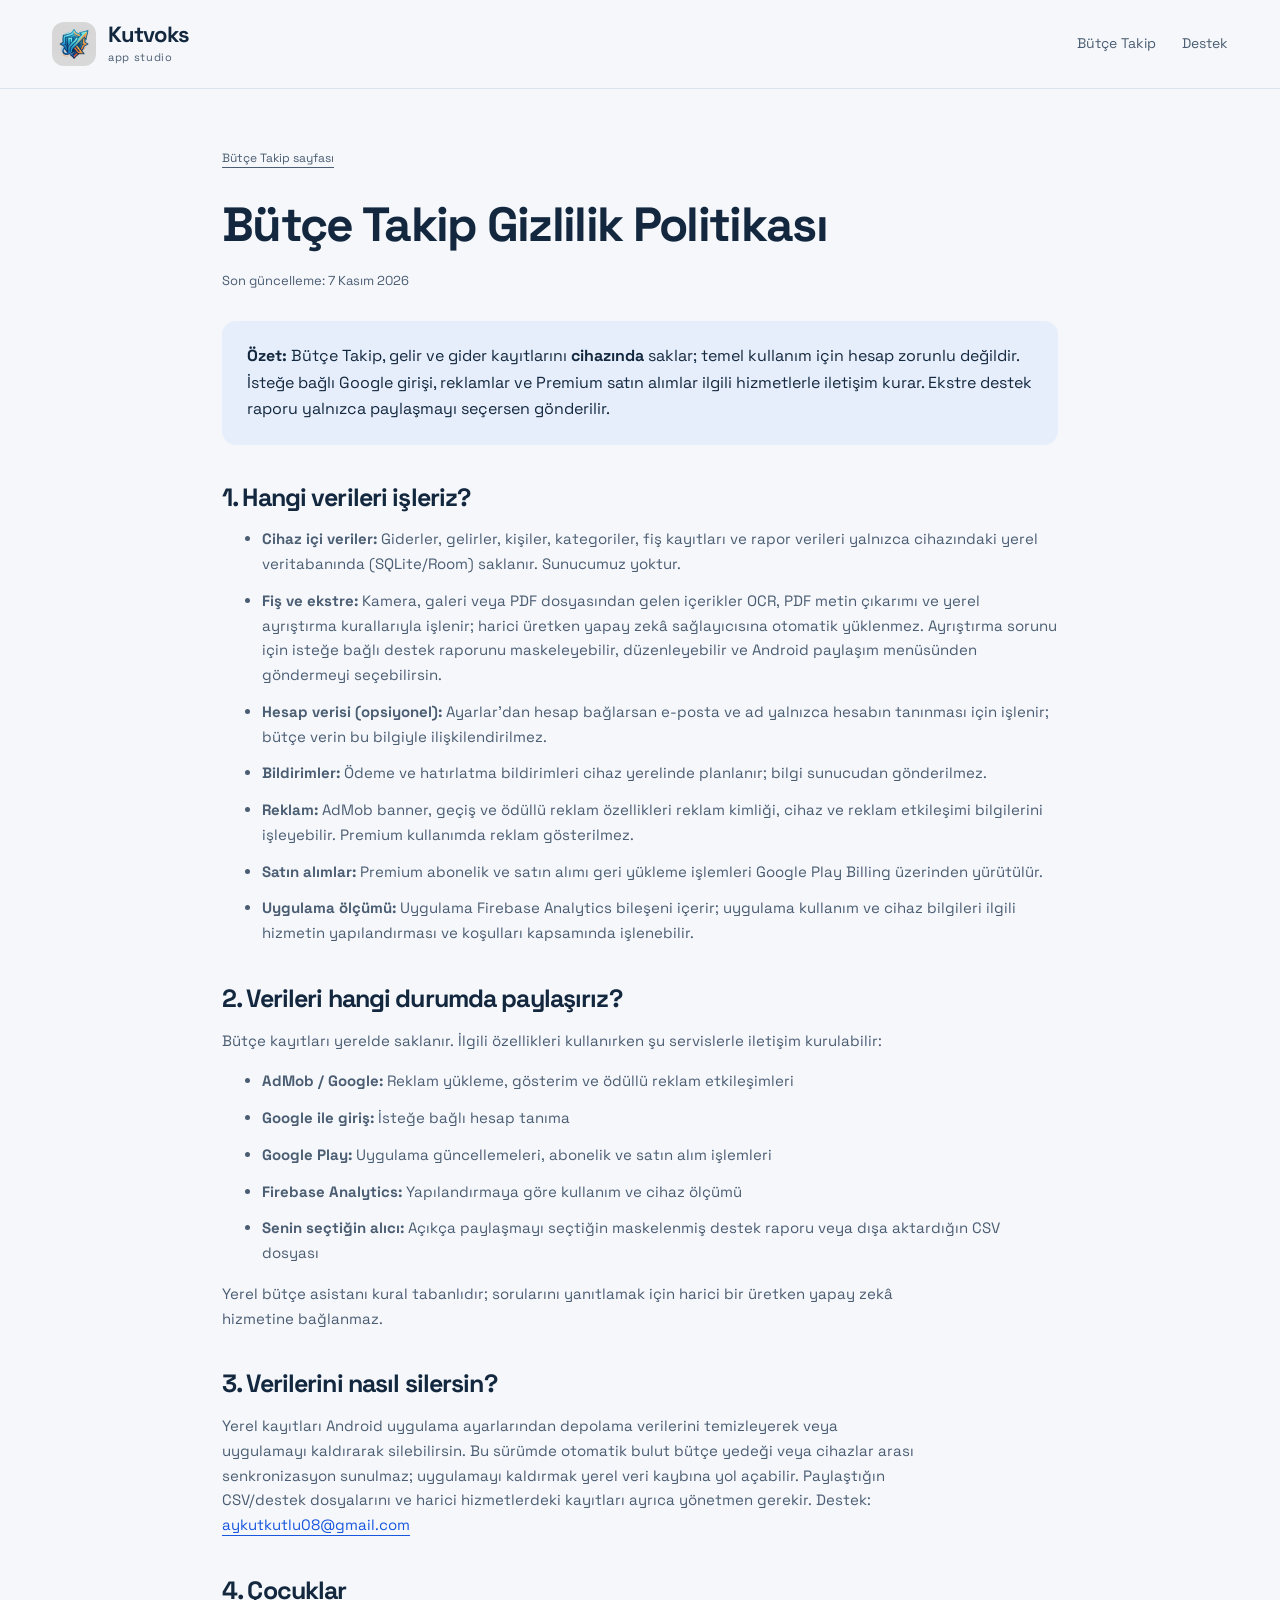
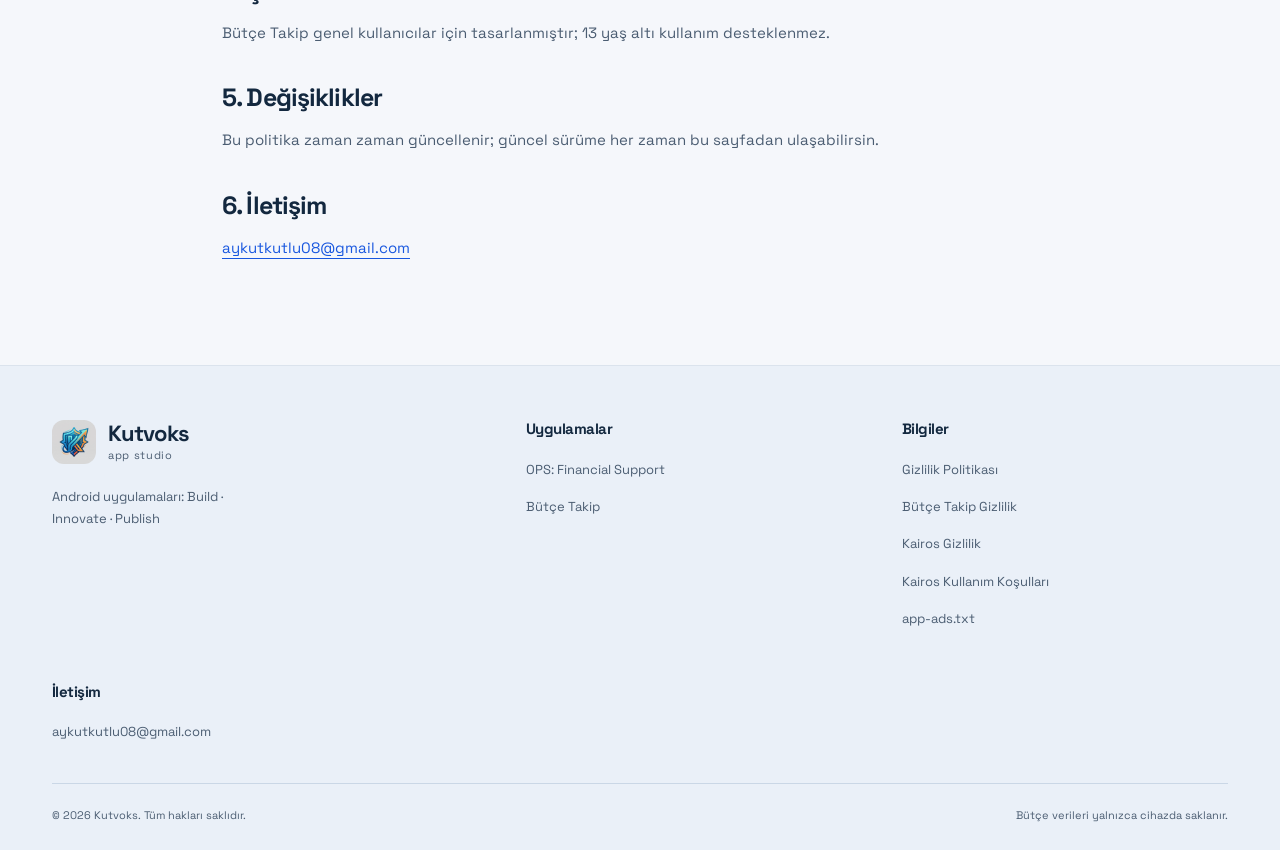
==== commit 0fadb58d: "kairos gizlilik politikasi + kullanim kosullari sayfalari ve linkleri" ====
--- a/butce-gizlilik.html
+++ b/butce-gizlilik.html
@@ -19,7 +19,7 @@
         </a>
         <nav class="nav-links">
             <a href="butce-takip.html">Bütçe Takip</a>
-            <a href="mailto:aykutkutlu08@gmail.com">Destek</a>
+            <a href="index.html#iletisim">Destek</a>
         </nav>
     </div>
 </header>
@@ -89,6 +89,8 @@
                 <h4>Bilgiler</h4>
                 <a href="gizlilik.html">Gizlilik Politikası</a>
                 <a href="butce-gizlilik.html">Bütçe Takip Gizlilik</a>
+                <a href="kairos-gizlilik.html">Kairos Gizlilik</a>
+                <a href="kairos-kosullar.html">Kairos Kullanım Koşulları</a>
                 <a href="app-ads.txt">app-ads.txt</a>
             </div>
             <div class="footer-col">
--- a/styles.css
+++ b/styles.css
@@ -506,6 +506,36 @@
   background:#f0ebfa;
 }
 
+/* ---------- Kairos teaser (coming soon) ---------- */
+.story-kairos .story-features li {
+  color:#8a6a1f;
+  background:#fdf3dd;
+}
+
+.story-kairos .story-identity img {
+  border-radius:14px;
+}
+
+.soon-badge {
+  display:inline-block;
+  font-size:11px;
+  font-weight:700;
+  letter-spacing:0.08em;
+  text-transform:uppercase;
+  color:#6b4d0c;
+  background:linear-gradient(160deg, #ffe9bf 0%, #ffdf9e 100%);
+  border:1px solid #ecd189;
+  border-radius:999px;
+  padding:3px 10px;
+  transform:translateY(-1px);
+}
+
+.footer-col .soon-label {
+  font-size:13.5px;
+  color:var(--ink-faint);
+  font-style:italic;
+}
+
 .story-actions {
   gap:24px;
 }
@@ -703,6 +733,207 @@
   border-radius:22px;
 }
 
+/* ---------- Contact panel: intro + feedback form ---------- */
+.contact-panel {
+  display:grid;
+  grid-template-columns:0.9fr 1.1fr;
+  gap:0;
+  border:1px solid var(--line);
+  background:var(--surface);
+  border-radius:22px;
+  overflow:hidden;
+}
+
+.contact-intro {
+  padding:40px 34px 40px 44px;
+  background:linear-gradient(160deg, #f2f6fd 0%, #eaf0fc 100%);
+  display:flex;
+  flex-direction:column;
+  gap:14px;
+}
+
+.contact-intro h2 {
+  font-size:30px;
+  margin:0;
+  letter-spacing:-0.02em;
+}
+
+.contact-intro p {
+  color:var(--ink-soft);
+  font-size:14px;
+  margin:0;
+  max-width:42ch;
+}
+
+.contact-mail {
+  display:inline-flex;
+  align-items:center;
+  gap:8px;
+  font-weight:600;
+  font-size:14px;
+  color:var(--navy);
+  text-decoration:none;
+  word-break:break-all;
+}
+
+.contact-mail [aria-hidden] {
+  display:grid;
+  place-items:center;
+  width:30px;
+  height:30px;
+  border-radius:50%;
+  background:var(--orange);
+  color:var(--navy);
+  flex:none;
+}
+
+.contact-mail:hover {
+  text-decoration:underline;
+  text-underline-offset:3px;
+}
+
+.contact-points {
+  list-style:none;
+  margin:6px 0 0;
+  padding:0;
+  display:grid;
+  gap:8px;
+}
+
+.contact-points li {
+  display:flex;
+  gap:10px;
+  font-size:14px;
+  color:var(--ink-soft);
+  align-items:baseline;
+}
+
+.contact-points li::before {
+  content:"✓";
+  color:var(--blue);
+  font-weight:700;
+  flex:none;
+}
+
+.contact-form {
+  padding:34px 44px 34px 34px;
+  display:flex;
+  flex-direction:column;
+  gap:14px;
+}
+
+.contact-form .field-row {
+  display:grid;
+  grid-template-columns:1fr 1fr;
+  gap:12px;
+}
+
+.contact-form .field {
+  display:flex;
+  flex-direction:column;
+  gap:6px;
+  min-width:0;
+}
+
+.contact-form label {
+  font-size:12px;
+  font-weight:600;
+  letter-spacing:0.04em;
+  color:var(--ink-soft);
+  text-transform:uppercase;
+}
+
+.contact-form input,
+.contact-form select,
+.contact-form textarea {
+  font:inherit;
+  font-size:14.5px;
+  color:var(--ink);
+  background:var(--bg);
+  border:1px solid var(--line);
+  border-radius:12px;
+  padding:10px 14px;
+  width:100%;
+  transition:border-color .2s, box-shadow .2s, background .2s;
+}
+
+.contact-form textarea {
+  resize:vertical;
+  min-height:120px;
+}
+
+.contact-form input:hover,
+.contact-form select:hover,
+.contact-form textarea:hover {
+  border-color:#b9c7dd;
+}
+
+.contact-form input:focus,
+.contact-form select:focus,
+.contact-form textarea:focus {
+  outline:none;
+  border-color:var(--blue);
+  background:var(--surface);
+  box-shadow:0 0 0 3px rgb(24 87 223 / 12%);
+}
+
+.contact-form .honey {
+  position:absolute;
+  opacity:0;
+  pointer-events:none;
+}
+
+.contact-form .form-note {
+  margin:0;
+  font-size:12.5px;
+  color:var(--ink-faint);
+  max-width:none;
+}
+
+.form-status {
+  margin:0;
+  font-size:14px;
+  font-weight:500;
+  border-radius:12px;
+  padding:12px 16px;
+}
+
+.form-status.is-ok {
+  color:var(--navy);
+  background:#e2f6ec;
+}
+
+.form-status.is-err {
+  color:var(--navy);
+  background:#fdeaea;
+}
+
+.form-status a {
+  color:var(--blue-deep);
+  font-weight:600;
+}
+
+@media (max-width:900px) {
+  .contact-panel {
+    grid-template-columns:1fr;
+  }
+  .contact-intro {
+    padding:32px 28px 24px;
+  }
+  .contact-form {
+    padding:24px 28px 32px;
+  }
+}
+
+@media (max-width:560px) {
+  .contact-form .field-row {
+    grid-template-columns:1fr;
+  }
+  .contact-form {
+    padding:22px 22px 28px;
+  }
+}
+
 .contact-box h2,.contact-box h3 {
   font-size:30px;
   margin-bottom:12px;
